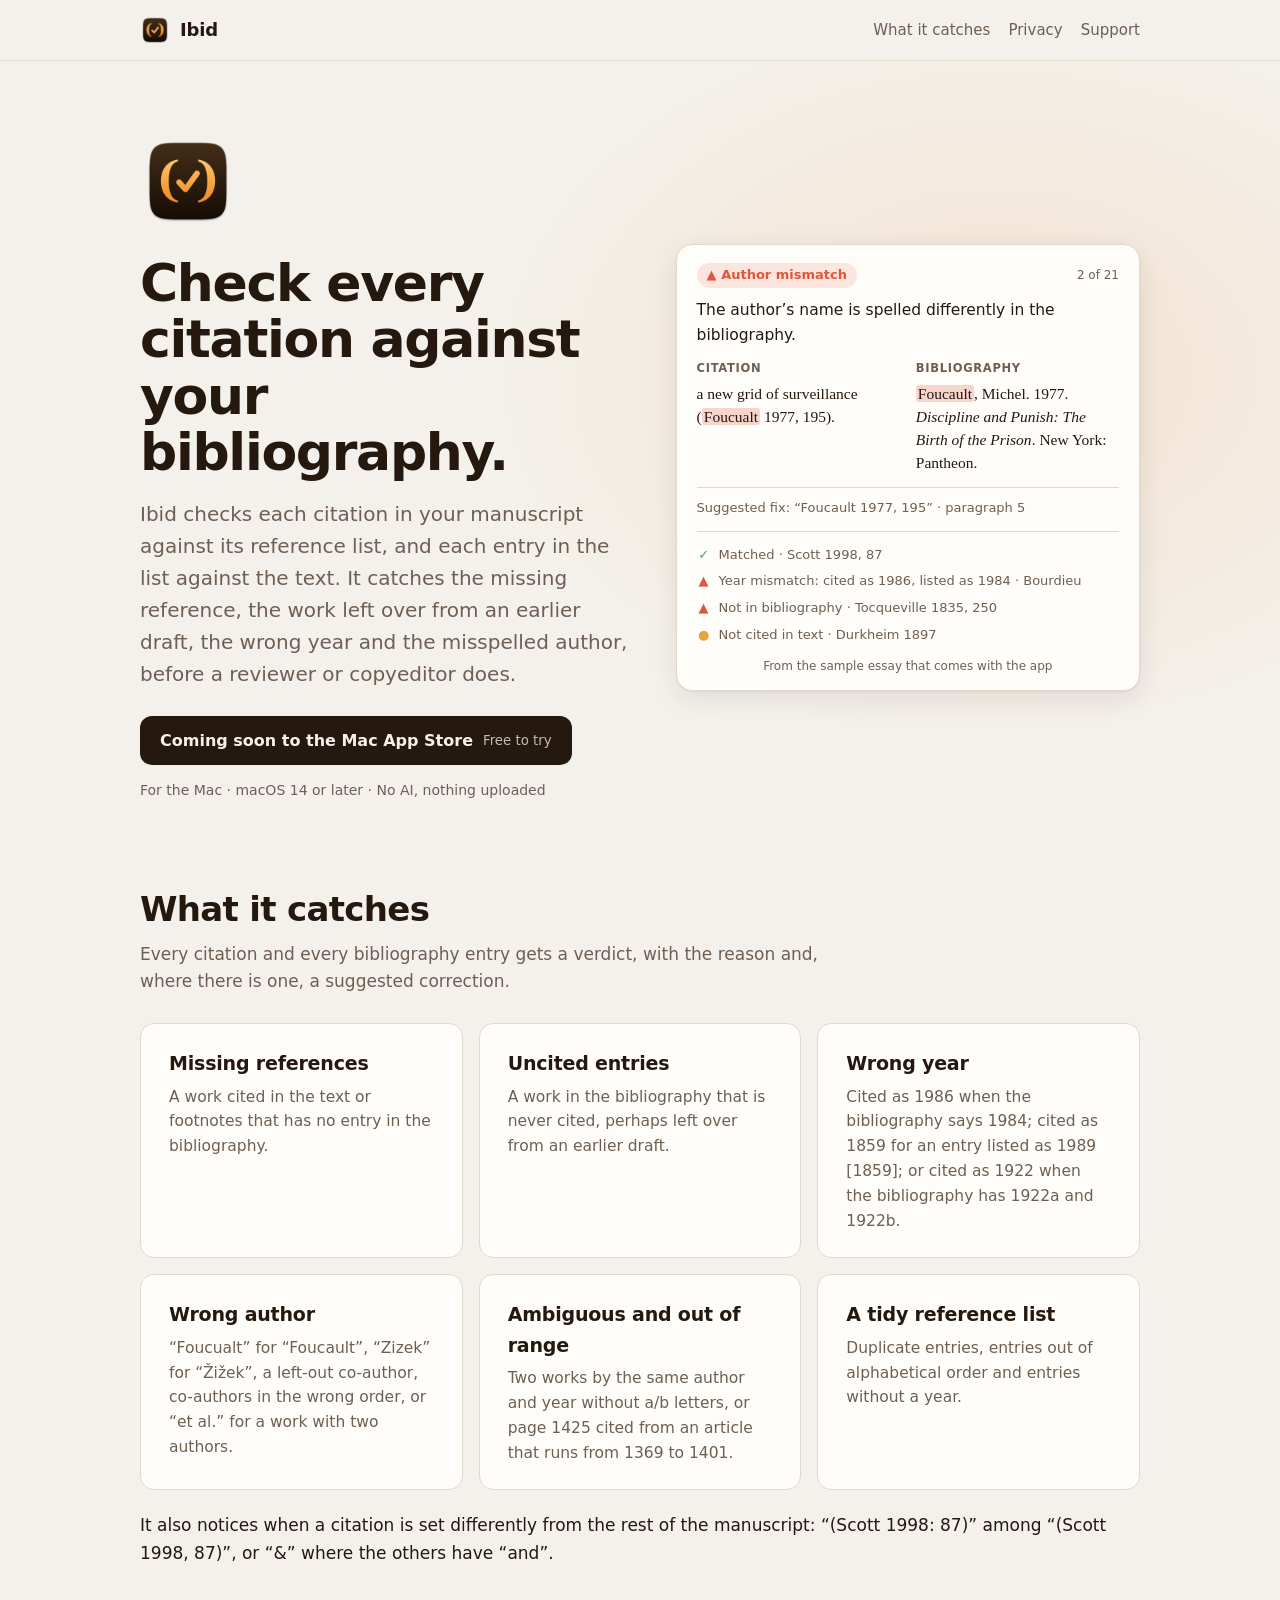
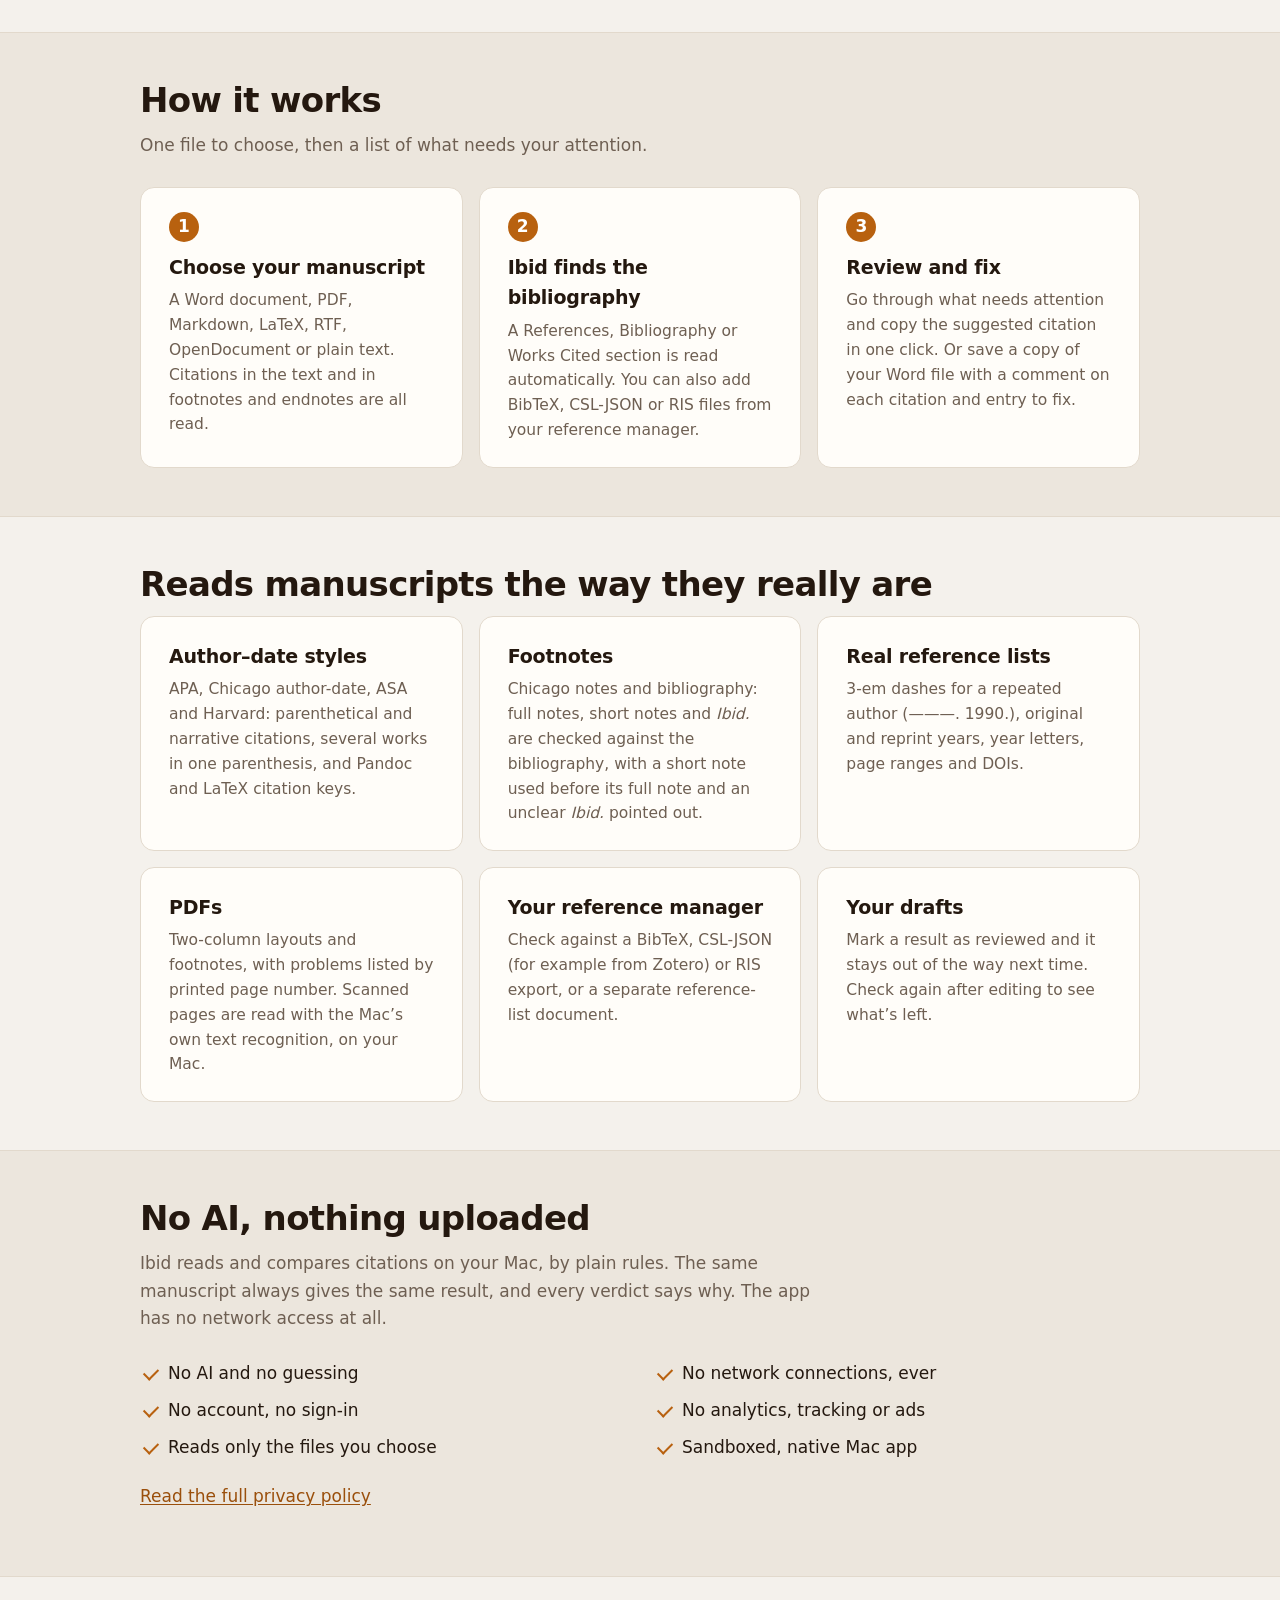
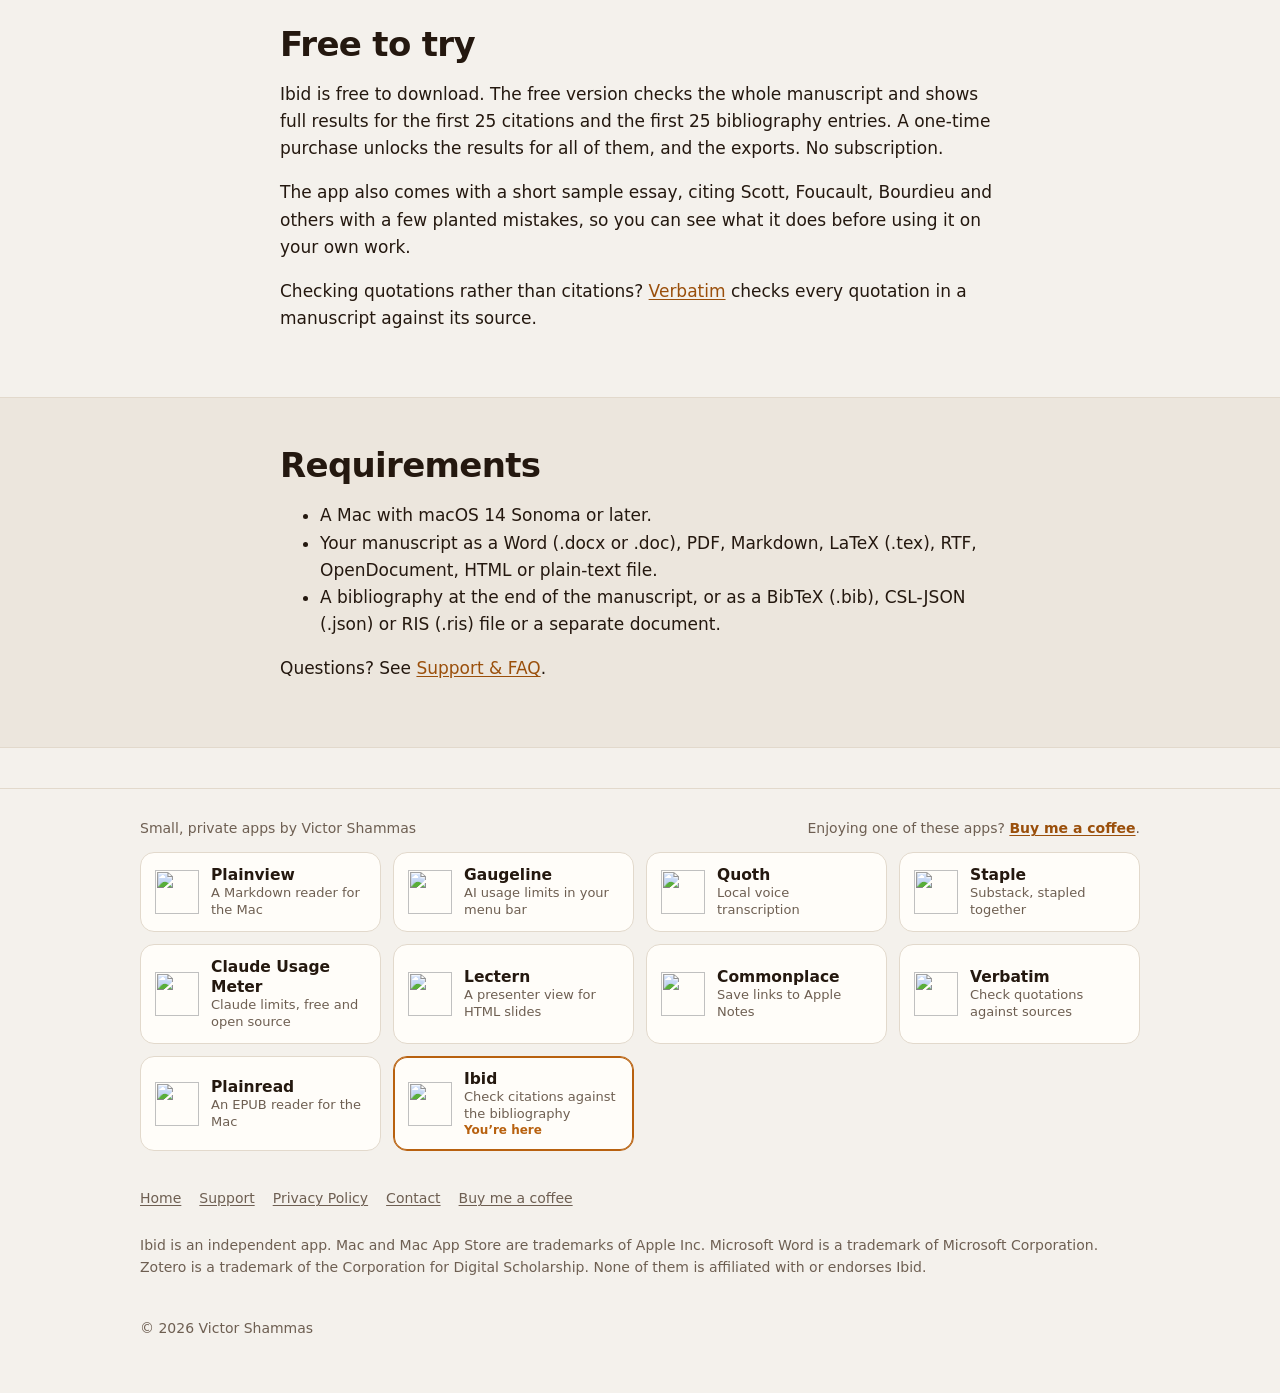
==== index.html @ 475229d0 "Ibid website: marketing, support and privacy pages Co-Authored-By: Claude Opus 5.5 <noreply@anthropi" ====
<!doctype html>
<html lang="en">
<head>
<meta charset="utf-8">
<meta name="viewport" content="width=device-width, initial-scale=1">
<title>Ibid: check every citation against your bibliography</title>
<meta name="description" content="Ibid is a Mac app that checks every citation in your manuscript against its bibliography, and every bibliography entry against the text: missing references, uncited works, wrong years, misspelled authors and pages outside an article’s range. No AI, nothing uploaded.">
<meta name="color-scheme" content="light dark">
<meta property="og:title" content="Ibid">
<meta property="og:description" content="Check every citation in your manuscript against your bibliography, and every entry against the text. No AI, nothing uploaded.">
<meta property="og:image" content="https://victorshammas.com/ibid/icon.png">
<link rel="icon" type="image/png" href="favicon.png">
<link rel="apple-touch-icon" href="apple-touch-icon.png">
<link rel="stylesheet" href="style.css">
</head>
<body>
<header class="site-header">
  <div class="wrap">
    <a class="brand" href="./"><img src="icon.png" alt="" width="30" height="30">Ibid</a>
    <nav class="nav" aria-label="Main">
      <a href="#catches" class="hide-sm">What it catches</a>
      <a href="#privacy" class="hide-sm">Privacy</a>
      <a href="support.html">Support</a>
    </nav>
  </div>
</header>

<main>
  <section class="hero">
    <div class="wrap">
      <div>
        <img class="hero-icon" src="icon.png" alt="Ibid app icon" width="96" height="96">
        <h1>Check every citation against your bibliography.</h1>
        <p class="lede">Ibid checks each citation in your manuscript against its reference list, and each entry in the list against the text. It catches the missing reference, the work left over from an earlier draft, the wrong year and the misspelled author, before a reviewer or copyeditor does.</p>
        <div class="cta-row">
          <!-- At launch, replace with: <a class="btn" href="https://apps.apple.com/app/idPLACEHOLDER">Download on the Mac App Store <small>Free to try</small></a> (see README.md). -->
          <span class="btn" aria-disabled="true">Coming soon to the Mac App Store <small>Free to try</small></span>
          <span class="fineprint">For the Mac · macOS 14 or later · No AI, nothing uploaded</span>
        </div>
      </div>

      <figure class="compare" role="img" aria-label="Illustration of Ibid comparing a citation with its bibliography entry">
        <div class="head"><span class="pill bad">▲ Author mismatch</span><span class="count">2 of 21</span></div>
        <p class="sum">The author’s name is spelled differently in the bibliography.</p>
        <div class="cols">
          <div><h4>Citation</h4><p>a new grid of surveillance (<mark>Foucualt</mark> 1977, 195).</p></div>
          <div><h4>Bibliography</h4><p><mark>Foucault</mark>, Michel. 1977. <em>Discipline and Punish: The Birth of the Prison</em>. New York: Pantheon.</p></div>
        </div>
        <p class="src">Suggested fix: “Foucault 1977, 195” · paragraph 5</p>
        <ul class="list">
          <li><b class="ok">✓</b> Matched · Scott 1998, 87</li>
          <li><b class="badc">▲</b> Year mismatch: cited as 1986, listed as 1984 · Bourdieu</li>
          <li><b class="badc">▲</b> Not in bibliography · Tocqueville 1835, 250</li>
          <li><b class="warn">●</b> Not cited in text · Durkheim 1897</li>
        </ul>
        <p class="demo">From the sample essay that comes with the app</p>
      </figure>
    </div>
  </section>

  <section id="catches">
    <div class="wrap">
      <h2>What it catches</h2>
      <p class="section-lede">Every citation and every bibliography entry gets a verdict, with the reason and, where there is one, a suggested correction.</p>
      <div class="grid">
        <div class="card"><h3>Missing references</h3><p>A work cited in the text or footnotes that has no entry in the bibliography.</p></div>
        <div class="card"><h3>Uncited entries</h3><p>A work in the bibliography that is never cited, perhaps left over from an earlier draft.</p></div>
        <div class="card"><h3>Wrong year</h3><p>Cited as 1986 when the bibliography says 1984; cited as 1859 for an entry listed as 1989 [1859]; or cited as 1922 when the bibliography has 1922a and 1922b.</p></div>
        <div class="card"><h3>Wrong author</h3><p>“Foucualt” for “Foucault”, “Zizek” for “Žižek”, a left-out co-author, co-authors in the wrong order, or “et al.” for a work with two authors.</p></div>
        <div class="card"><h3>Ambiguous and out of range</h3><p>Two works by the same author and year without a/b letters, or page 1425 cited from an article that runs from 1369 to 1401.</p></div>
        <div class="card"><h3>A tidy reference list</h3><p>Duplicate entries, entries out of alphabetical order and entries without a year.</p></div>
      </div>
      <p style="margin-top:22px">It also notices when a citation is set differently from the rest of the manuscript: “(Scott 1998: 87)” among “(Scott 1998, 87)”, or “&amp;” where the others have “and”.</p>
    </div>
  </section>

  <section class="band" id="how">
    <div class="wrap">
      <h2>How it works</h2>
      <p class="section-lede">One file to choose, then a list of what needs your attention.</p>
      <div class="steps">
        <div class="card"><h3>Choose your manuscript</h3><p>A Word document, PDF, Markdown, LaTeX, RTF, OpenDocument or plain text. Citations in the text and in footnotes and endnotes are all read.</p></div>
        <div class="card"><h3>Ibid finds the bibliography</h3><p>A References, Bibliography or Works Cited section is read automatically. You can also add BibTeX, CSL-JSON or RIS files from your reference manager.</p></div>
        <div class="card"><h3>Review and fix</h3><p>Go through what needs attention and copy the suggested citation in one click. Or save a copy of your Word file with a comment on each citation and entry to fix.</p></div>
      </div>
    </div>
  </section>

  <section id="reads">
    <div class="wrap">
      <h2>Reads manuscripts the way they really are</h2>
      <div class="grid">
        <div class="card"><h3>Author–date styles</h3><p>APA, Chicago author-date, ASA and Harvard: parenthetical and narrative citations, several works in one parenthesis, and Pandoc and LaTeX citation keys.</p></div>
        <div class="card"><h3>Footnotes</h3><p>Chicago notes and bibliography: full notes, short notes and <em>Ibid.</em> are checked against the bibliography, with a short note used before its full note and an unclear <em>Ibid.</em> pointed out.</p></div>
        <div class="card"><h3>Real reference lists</h3><p>3-em dashes for a repeated author (———. 1990.), original and reprint years, year letters, page ranges and DOIs.</p></div>
        <div class="card"><h3>PDFs</h3><p>Two-column layouts and footnotes, with problems listed by printed page number. Scanned pages are read with the Mac’s own text recognition, on your Mac.</p></div>
        <div class="card"><h3>Your reference manager</h3><p>Check against a BibTeX, CSL-JSON (for example from Zotero) or RIS export, or a separate reference-list document.</p></div>
        <div class="card"><h3>Your drafts</h3><p>Mark a result as reviewed and it stays out of the way next time. Check again after editing to see what’s left.</p></div>
      </div>
    </div>
  </section>

  <section class="band" id="privacy">
    <div class="wrap">
      <h2>No AI, nothing uploaded</h2>
      <p class="section-lede">Ibid reads and compares citations on your Mac, by plain rules. The same manuscript always gives the same result, and every verdict says why. The app has no network access at all.</p>
      <ul class="checks">
        <li>No AI and no guessing</li>
        <li>No network connections, ever</li>
        <li>No account, no sign-in</li>
        <li>No analytics, tracking or ads</li>
        <li>Reads only the files you choose</li>
        <li>Sandboxed, native Mac app</li>
      </ul>
      <p style="margin-top:22px"><a href="privacy.html">Read the full privacy policy</a></p>
    </div>
  </section>

  <section>
    <div class="wrap narrow">
      <h2>Free to try</h2>
      <p>Ibid is free to download. The free version checks the whole manuscript and shows full results for the first 25 citations and the first 25 bibliography entries. A one-time purchase unlocks the results for all of them, and the exports. No subscription.</p>
      <p>The app also comes with a short sample essay, citing Scott, Foucault, Bourdieu and others with a few planted mistakes, so you can see what it does before using it on your own work.</p>
      <p>Checking quotations rather than citations? <a href="https://victorshammas.com/verbatim/">Verbatim</a> checks every quotation in a manuscript against its source.</p>
    </div>
  </section>

  <section class="band">
    <div class="wrap narrow">
      <h2>Requirements</h2>
      <ul>
        <li>A Mac with macOS 14 Sonoma or later.</li>
        <li>Your manuscript as a Word (.docx or .doc), PDF, Markdown, LaTeX (.tex), RTF, OpenDocument, HTML or plain-text file.</li>
        <li>A bibliography at the end of the manuscript, or as a BibTeX (.bib), CSL-JSON (.json) or RIS (.ris) file or a separate document.</li>
      </ul>
      <p>Questions? See <a href="support.html">Support &amp; FAQ</a>.</p>
    </div>
  </section>
</main>

<section class="app-bar" aria-label="Apps by Victor Shammas">
  <div class="wrap">
    <div class="app-bar-head">
      <p class="app-bar-title"><a href="https://victorshammas.com/apps/">Small, private apps by Victor Shammas</a></p>
      <p class="app-bar-coffee">Enjoying one of these apps? <a href="https://buymeacoffee.com/victorshammas">Buy me a coffee</a>.</p>
    </div>
    <div class="app-tiles">
      <a class="app-tile" href="https://victorshammas.com/plainview/"><img src="https://victorshammas.com/plainview/icon.png" alt="" width="44" height="44"><span><strong>Plainview</strong><small>A Markdown reader for the Mac</small></span></a>
      <a class="app-tile" href="https://victorshammas.com/gaugeline/"><img src="https://victorshammas.com/gaugeline/icon.png" alt="" width="44" height="44"><span><strong>Gaugeline</strong><small>AI usage limits in your menu bar</small></span></a>
      <a class="app-tile" href="https://victorshammas.com/quoth/"><img src="https://victorshammas.com/quoth/icon.png" alt="" width="44" height="44"><span><strong>Quoth</strong><small>Local voice transcription</small></span></a>
      <a class="app-tile" href="https://victorshammas.com/staple/"><img src="https://victorshammas.com/staple/icon.png" alt="" width="44" height="44"><span><strong>Staple</strong><small>Substack, stapled together</small></span></a>
      <a class="app-tile" href="https://victorshammas.com/claude-usage-meter/"><img src="https://victorshammas.com/claude-usage-meter/icon.png" alt="" width="44" height="44"><span><strong>Claude Usage Meter</strong><small>Claude limits, free and open source</small></span></a>
      <a class="app-tile" href="https://victorshammas.com/lectern/"><img src="https://victorshammas.com/lectern/icon.png" alt="" width="44" height="44"><span><strong>Lectern</strong><small>A presenter view for HTML slides</small></span></a>
      <a class="app-tile" href="https://victorshammas.com/commonplace/"><img src="https://victorshammas.com/commonplace/icon.png" alt="" width="44" height="44"><span><strong>Commonplace</strong><small>Save links to Apple Notes</small></span></a>
      <a class="app-tile" href="https://victorshammas.com/verbatim/"><img src="https://victorshammas.com/verbatim/icon.png" alt="" width="44" height="44"><span><strong>Verbatim</strong><small>Check quotations against sources</small></span></a>
      <a class="app-tile" href="https://victorshammas.com/plainread/"><img src="https://victorshammas.com/plainread/icon.png" alt="" width="44" height="44"><span><strong>Plainread</strong><small>An EPUB reader for the Mac</small></span></a>
      <a class="app-tile current" aria-current="page" href="https://victorshammas.com/ibid/"><img src="https://victorshammas.com/ibid/icon.png" alt="" width="44" height="44"><span><strong>Ibid</strong><small>Check citations against the bibliography</small><em>You’re here</em></span></a>
    </div>
  </div>
</section>

<footer>
  <div class="wrap">
    <nav aria-label="Footer"><a href="./">Home</a><a href="support.html">Support</a><a href="privacy.html">Privacy Policy</a><a href="mailto:contact+ibid@victorshammas.com">Contact</a><a href="https://buymeacoffee.com/victorshammas">Buy me a coffee</a></nav>
    <p>Ibid is an independent app. Mac and Mac App Store are trademarks of Apple Inc. Microsoft Word is a trademark of Microsoft Corporation. Zotero is a trademark of the Corporation for Digital Scholarship. None of them is affiliated with or endorses Ibid.</p>
    <p>© 2026 Victor Shammas</p>
  </div>
</footer>
</body>
</html>
---- style.css ----
/* Ibid site: one stylesheet, no external fonts, scripts or trackers.
   Shared with Plainview, Gaugeline, Quoth, Lectern, Commonplace, Verbatim and Plainread (victorshammas.com);
   only the hero figure differs. */
:root {
  /* Brand palette, matching the app icon: espresso (#46321F → #1C140E), amber (#FFC56A → #EE8A25). Same as Plainread's. */
  --bg: #f4f1ec;
  --surface: #fffdf9;
  --surface-2: #ece6dd;
  --text: #24180f;
  --muted: #6e5f52;
  --line: #e2d9cc;
  --accent: #b8610f;
  --accent-ink: #ffffff;
  --link: #9a4f0b;
  --glow: rgba(238, 138, 37, .14);
  --ok: #3fa66b;
  --warn: #e8a33a;
  --bad: #e0563a;
  --track: #e7dfd3;
  --code-bg: #ede6dc;
  --shadow: 0 1px 2px rgba(36, 24, 15, .06), 0 8px 28px rgba(36, 24, 15, .09);
  --radius: 14px;
  color-scheme: light dark;
}
@media (prefers-color-scheme: dark) {
  :root {
    --bg: #1c140e;
    --surface: #2a1f16;
    --surface-2: #241a12;
    --text: #f6ebdd;
    --muted: #bca892;
    --line: #46321f;
    --accent: #ffb457;
    --accent-ink: #1c140e;
    --link: #ffc56a;
    --glow: rgba(255, 197, 106, .12);
    --track: #46321f;
    --code-bg: #33261b;
    --shadow: 0 1px 2px rgba(0, 0, 0, .35), 0 10px 30px rgba(0, 0, 0, .4);
  }
}

* { box-sizing: border-box; }
html { -webkit-text-size-adjust: 100%; }
body {
  margin: 0;
  background: var(--bg);
  color: var(--text);
  font: 17px/1.6 -apple-system, BlinkMacSystemFont, "SF Pro Text", "Segoe UI", system-ui, sans-serif;
  -webkit-font-smoothing: antialiased;
}
a { color: var(--link); text-underline-offset: 2px; }
a:hover { text-decoration-thickness: 2px; }
img { max-width: 100%; height: auto; }
code, kbd {
  font: .9em/1.4 ui-monospace, "SF Mono", Menlo, monospace;
  background: var(--code-bg);
  border-radius: 6px;
  padding: .12em .4em;
  overflow-wrap: anywhere;
}
pre {
  background: var(--code-bg);
  border-radius: 10px;
  padding: 14px 16px;
  overflow-x: auto;
  font: 14px/1.5 ui-monospace, "SF Mono", Menlo, monospace;
}
pre code { background: none; padding: 0; }

.wrap { max-width: 1040px; margin: 0 auto; padding: 0 20px; }
.narrow { max-width: 760px; }

/* Header */
.site-header { border-bottom: 1px solid var(--line); background: color-mix(in srgb, var(--bg) 88%, transparent); position: sticky; top: 0; backdrop-filter: saturate(160%) blur(12px); -webkit-backdrop-filter: saturate(160%) blur(12px); z-index: 10; }
.site-header .wrap { display: flex; align-items: center; justify-content: space-between; gap: 16px; height: 60px; }
.brand { display: flex; align-items: center; gap: 10px; font-weight: 700; font-size: 18px; color: var(--text); text-decoration: none; letter-spacing: -.01em; }
.brand img { width: 30px; height: 30px; }
.nav { display: flex; gap: 18px; font-size: 15px; }
.nav a { color: var(--muted); text-decoration: none; }
.nav a:hover, .nav a[aria-current="page"] { color: var(--text); }

/* Hero */
.hero { padding: 72px 0 40px; background: radial-gradient(60% 70% at 78% 40%, var(--glow), transparent 70%); }
.hero .wrap { display: grid; grid-template-columns: 1.05fr 1fr; gap: 48px; align-items: center; }
.hero-icon { width: 96px; height: 96px; margin-bottom: 18px; }
h1 { font-size: clamp(34px, 5vw, 52px); line-height: 1.08; letter-spacing: -.025em; margin: 0 0 18px; }
.lede { font-size: 20px; color: var(--muted); margin: 0 0 26px; max-width: 34em; }
.cta-row { display: flex; flex-wrap: wrap; align-items: center; gap: 14px 18px; }
.btn {
  display: inline-flex; align-items: center; gap: 10px;
  background: var(--text); color: var(--bg);
  padding: 12px 20px; border-radius: 12px;
  font-weight: 600; text-decoration: none; font-size: 16px;
}
.btn:hover { opacity: .9; }
.btn small { font-weight: 500; opacity: .75; }
.fineprint { color: var(--muted); font-size: 14px; }

/* Screenshot frame: a real 1280×800 screenshot in a plain window. */
.shot { margin: 0; background: var(--surface); border: 1px solid var(--line); border-radius: 12px; box-shadow: var(--shadow); overflow: hidden; }
.win-bar { display: flex; align-items: center; gap: 8px; height: 34px; padding: 0 14px; border-bottom: 1px solid var(--line); background: var(--surface-2); font-size: 13px; font-weight: 600; color: var(--muted); }
.win-bar i { width: 12px; height: 12px; border-radius: 50%; background: #ff5f57; }
.win-bar i:nth-child(2) { background: #febc2e; } .win-bar i:nth-child(3) { background: #28c840; margin-right: 8px; }
.shot img { display: block; width: 100%; height: auto; }
.shot-wide { max-width: 880px; margin: 32px auto 0; }

/* Sections */
section { padding: 48px 0; }
h2 { font-size: clamp(26px, 3.4vw, 34px); letter-spacing: -.02em; line-height: 1.15; margin: 0 0 12px; }
h3 { font-size: 19px; margin: 0 0 6px; letter-spacing: -.01em; }
.section-lede { color: var(--muted); margin: 0 0 28px; max-width: 40em; }
.grid { display: grid; grid-template-columns: repeat(3, 1fr); gap: 16px; }
.card { background: var(--surface); border: 1px solid var(--line); border-radius: var(--radius); padding: 24px 28px; }
.card p { margin: 0; color: var(--muted); font-size: 15.5px; }
.steps { counter-reset: s; display: grid; grid-template-columns: repeat(3, 1fr); gap: 16px; }
.steps .card::before { counter-increment: s; content: counter(s); display: inline-grid; place-items: center; width: 30px; height: 30px; border-radius: 50%; background: var(--accent); color: var(--accent-ink); font-weight: 700; margin-bottom: 10px; }
.band { background: var(--surface-2); border-block: 1px solid var(--line); }
.checks { list-style: none; padding: 0; margin: 0; display: grid; grid-template-columns: 1fr 1fr; gap: 10px 28px; }
.checks li { padding-left: 28px; position: relative; }
.checks li::before { content: ""; position: absolute; left: 4px; top: .45em; width: 12px; height: 7px; border-left: 2.5px solid var(--accent); border-bottom: 2.5px solid var(--accent); transform: rotate(-45deg); }

/* Docs pages */
.doc { padding: 48px 0 24px; }
.doc h1 { font-size: clamp(30px, 4.4vw, 42px); }
.doc h2 { font-size: 24px; margin-top: 40px; }
.doc h3 { margin-top: 26px; }
.doc p, .doc li { color: var(--text); }
.doc .meta-line { color: var(--muted); margin-top: -6px; }
.tldr { background: var(--surface); border: 1px solid var(--line); border-left: 4px solid var(--accent); border-radius: 10px; padding: 18px 28px; margin: 24px 0; }
.tldr ul { margin: 8px 0 0; padding-left: 20px; }
table { width: 100%; border-collapse: collapse; margin: 16px 0; font-size: 15.5px; display: block; overflow-x: auto; }
th, td { text-align: left; vertical-align: top; padding: 10px 12px; border-bottom: 1px solid var(--line); }
th { color: var(--muted); font-weight: 600; font-size: 14px; }
details { background: var(--surface); border: 1px solid var(--line); border-radius: 12px; padding: 6px 28px; margin: 12px 0; }
details[open] { padding-bottom: 18px; }
summary { cursor: pointer; font-weight: 600; padding: 14px 0; list-style-position: inside; }
summary::-webkit-details-marker { margin-right: 6px; }
details > :not(summary) { margin-left: 0; margin-right: 0; }
summary::marker { color: var(--muted); }
.toc { display: flex; flex-wrap: wrap; gap: 8px; margin: 18px 0 8px; padding: 0; list-style: none; }
.toc a { display: inline-block; padding: 6px 12px; border: 1px solid var(--line); border-radius: 999px; text-decoration: none; color: var(--text); font-size: 14.5px; background: var(--surface); }

/* Footer */
footer { border-top: 1px solid var(--line); margin-top: 40px; padding: 28px 0 40px; color: var(--muted); font-size: 14px; }
footer .wrap { display: grid; gap: 10px; }
footer nav { display: flex; flex-wrap: wrap; gap: 18px; }
footer a { color: var(--muted); }

@media (max-width: 820px) {
  details, .card, .tldr { padding-left: 20px; padding-right: 20px; }
  .hero { padding-top: 40px; }
  .hero .wrap, .grid, .steps { grid-template-columns: 1fr; }
  .hero .wrap { gap: 32px; }
  .checks { grid-template-columns: 1fr; }
  .nav { gap: 14px; }
}
@media (max-width: 600px) {
  .stack thead { display: none; }
  .stack, .stack tbody, .stack tr, .stack td { display: block; width: 100%; }
  .stack tr { border-bottom: 1px solid var(--line); padding: 8px 0; }
  .stack td { border: 0; padding: 4px 0; }
  .stack td:first-child { font-weight: 600; }
  .stack td:not(:first-child)::before { content: attr(data-label) ": "; color: var(--muted); font-weight: 600; }
}
@media (max-width: 420px) {
  .nav a.hide-sm { display: none; }
  body { font-size: 16px; }
  .lede { font-size: 18px; }
}

/* App bar: the family of apps, shared by every site (Plainview, Gaugeline, Quoth, Staple, Claude Usage Meter, Lectern, Commonplace). */
.app-bar { border-top: 1px solid var(--line); margin-top: 40px; padding: 28px 0 8px; }
.app-bar + footer { margin-top: 0; border-top: 0; }
.app-bar-title { color: var(--muted); font-size: 14px; margin: 0 0 12px; }
.app-bar-head { display: flex; flex-wrap: wrap; justify-content: space-between; align-items: baseline; gap: 4px 18px; margin: 0 0 12px; }
.app-bar-head p { margin: 0; color: var(--muted); font-size: 14px; }
.app-bar-title a { color: inherit; text-decoration: none; }
.app-bar-title a:hover { color: var(--text); text-decoration: underline; }
.app-bar-coffee a { color: var(--link); font-weight: 600; }
.app-tiles { display: grid; grid-template-columns: repeat(4, 1fr); gap: 12px; }
.app-tile { display: flex; align-items: center; gap: 12px; padding: 12px 14px; border: 1px solid var(--line); border-radius: var(--radius); background: var(--surface); color: var(--text); text-decoration: none; }
.app-tile:hover { border-color: var(--accent); }
.app-tile img { width: 44px; height: 44px; flex: none; }
.app-tile span { display: grid; line-height: 1.3; }
.app-tile strong { font-size: 15.5px; }
.app-tile small { color: var(--muted); font-size: 13px; }
.app-tile em { color: var(--accent); font-size: 12px; font-style: normal; font-weight: 600; }
.app-tile.current { box-shadow: inset 0 0 0 1px var(--accent); border-color: var(--accent); }
/* Seven apps: four across, then three; icon beside the text. */
@media (max-width: 1000px) { .app-tiles { grid-template-columns: repeat(3, 1fr); } }
@media (max-width: 760px) { .app-tiles { grid-template-columns: 1fr 1fr; } }
@media (max-width: 560px) { .app-tiles { grid-template-columns: 1fr; } }

/* Comparison mock (pure CSS, a citation and bibliography entry from the sample essay) */
.compare { margin: 0; background: var(--surface); border: 1px solid var(--line); border-radius: 16px; box-shadow: var(--shadow); padding: 18px 20px 14px; font-size: 14.5px; }
.compare .head { display: flex; align-items: center; gap: 8px; margin-bottom: 10px; }
.compare .pill { font-weight: 600; font-size: 13px; padding: 2px 10px; border-radius: 999px; }
.compare .pill.bad { color: var(--bad); background: color-mix(in srgb, var(--bad) 14%, transparent); }
.compare .pill.flag { color: var(--text); border: 1px solid var(--line); font-weight: 500; }
.compare .count { margin-left: auto; color: var(--muted); font-size: 12px; }
.compare .sum { margin: 0 0 12px; font-size: 15.5px; }
.compare .cols { display: grid; grid-template-columns: 1fr 1fr; gap: 16px; }
.compare h4 { margin: 0 0 4px; font-size: 11.5px; text-transform: uppercase; letter-spacing: .06em; color: var(--muted); }
.compare .cols p { margin: 0; font-family: "Iowan Old Style", Georgia, serif; font-size: 15.5px; line-height: 1.5; }
.compare mark { color: inherit; background: color-mix(in srgb, var(--bad) 24%, transparent); border-radius: 3px; padding: 0 2px; }
.compare .src { margin: 12px 0 0; padding-top: 10px; border-top: 1px solid var(--line); color: var(--muted); font-size: 13px; }
.compare .list { margin: 12px 0 0; padding: 10px 0 0; border-top: 1px solid var(--line); list-style: none; font-size: 13px; }
.compare .list li { display: flex; gap: 8px; padding: 3px 0; color: var(--muted); }
.compare .list b { width: 14px; text-align: center; }
.compare .ok { color: var(--ok); } .compare .warn { color: var(--warn); } .compare .badc { color: var(--bad); }
.compare .demo { margin: 8px 0 0; color: var(--muted); font-size: 12px; text-align: center; }
@media (max-width: 560px) { .compare .cols { grid-template-columns: 1fr; } }
.verdicts { display: grid; gap: 10px; margin: 18px 0 0; padding: 0; list-style: none; }
.verdicts li { background: var(--surface); border: 1px solid var(--line); border-radius: 12px; padding: 12px 14px; }
.verdicts strong { margin-right: 6px; }
.price { font-size: 1.15em; }
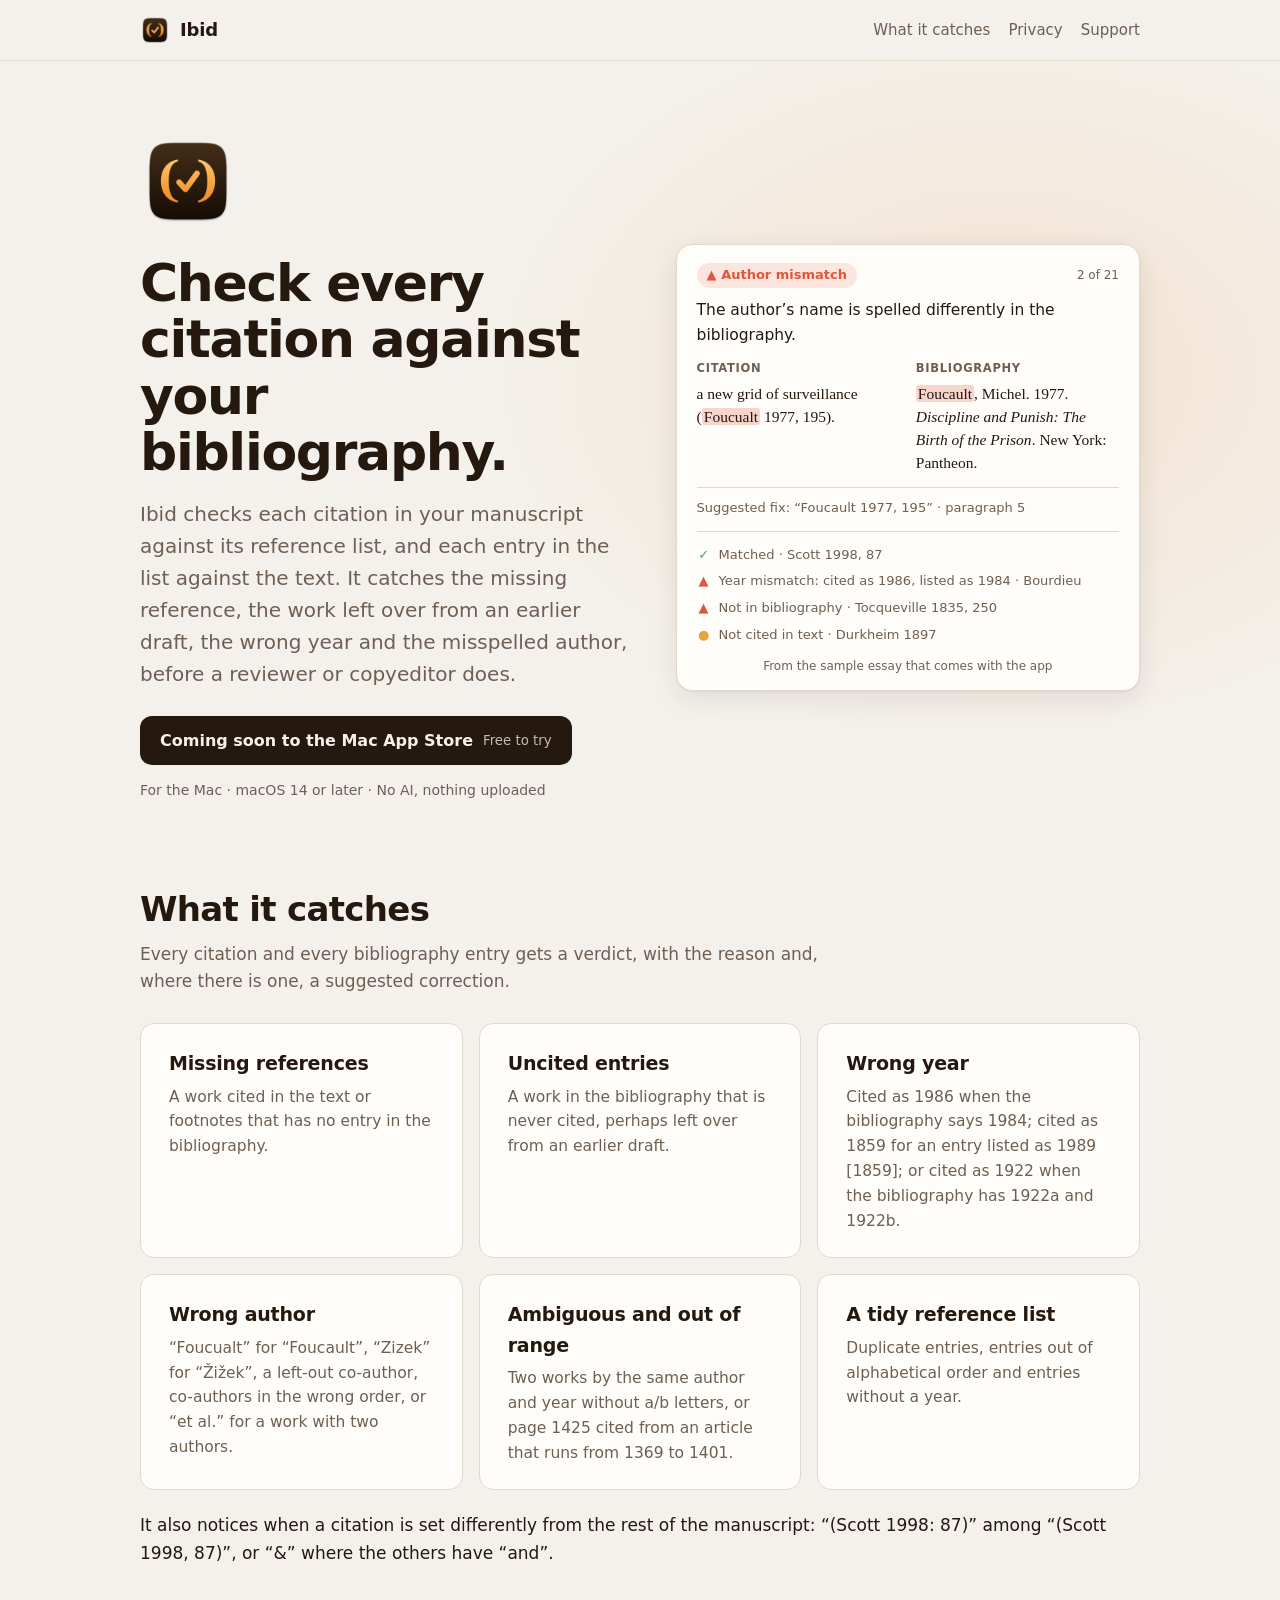
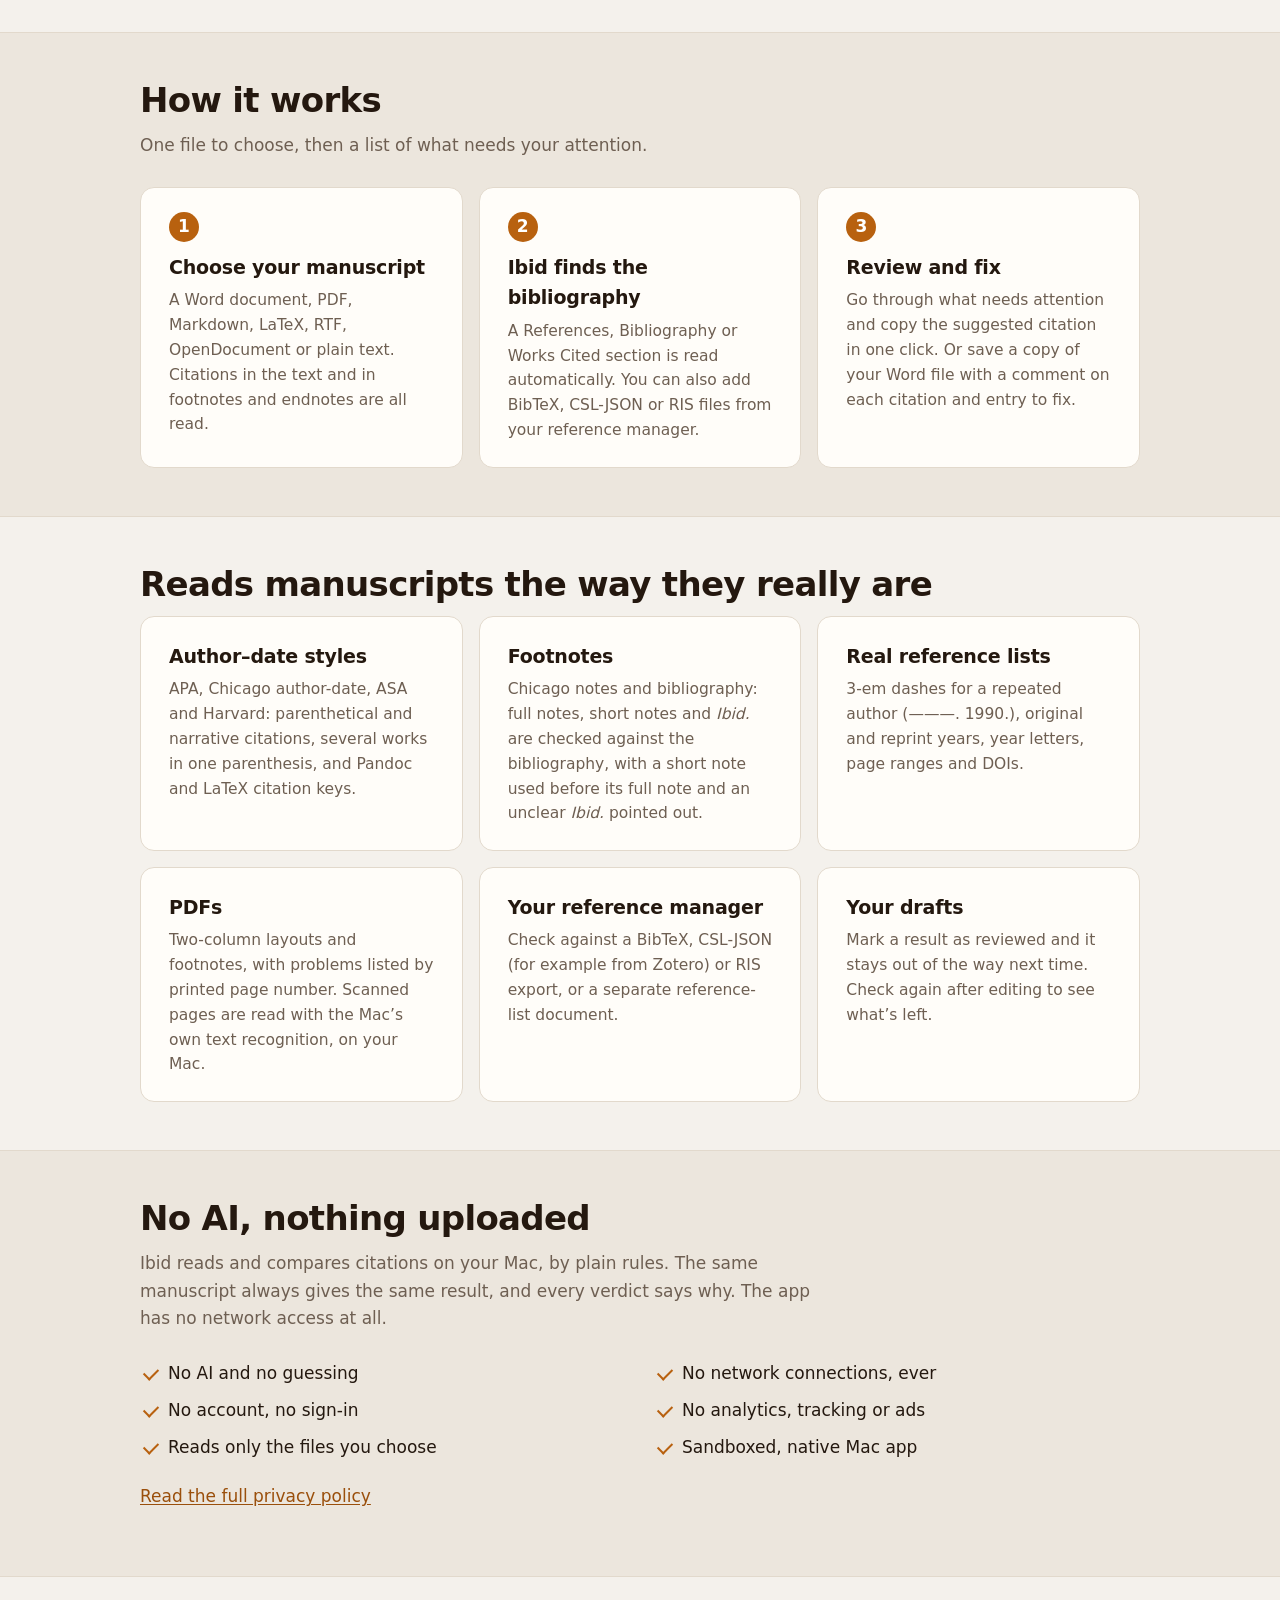
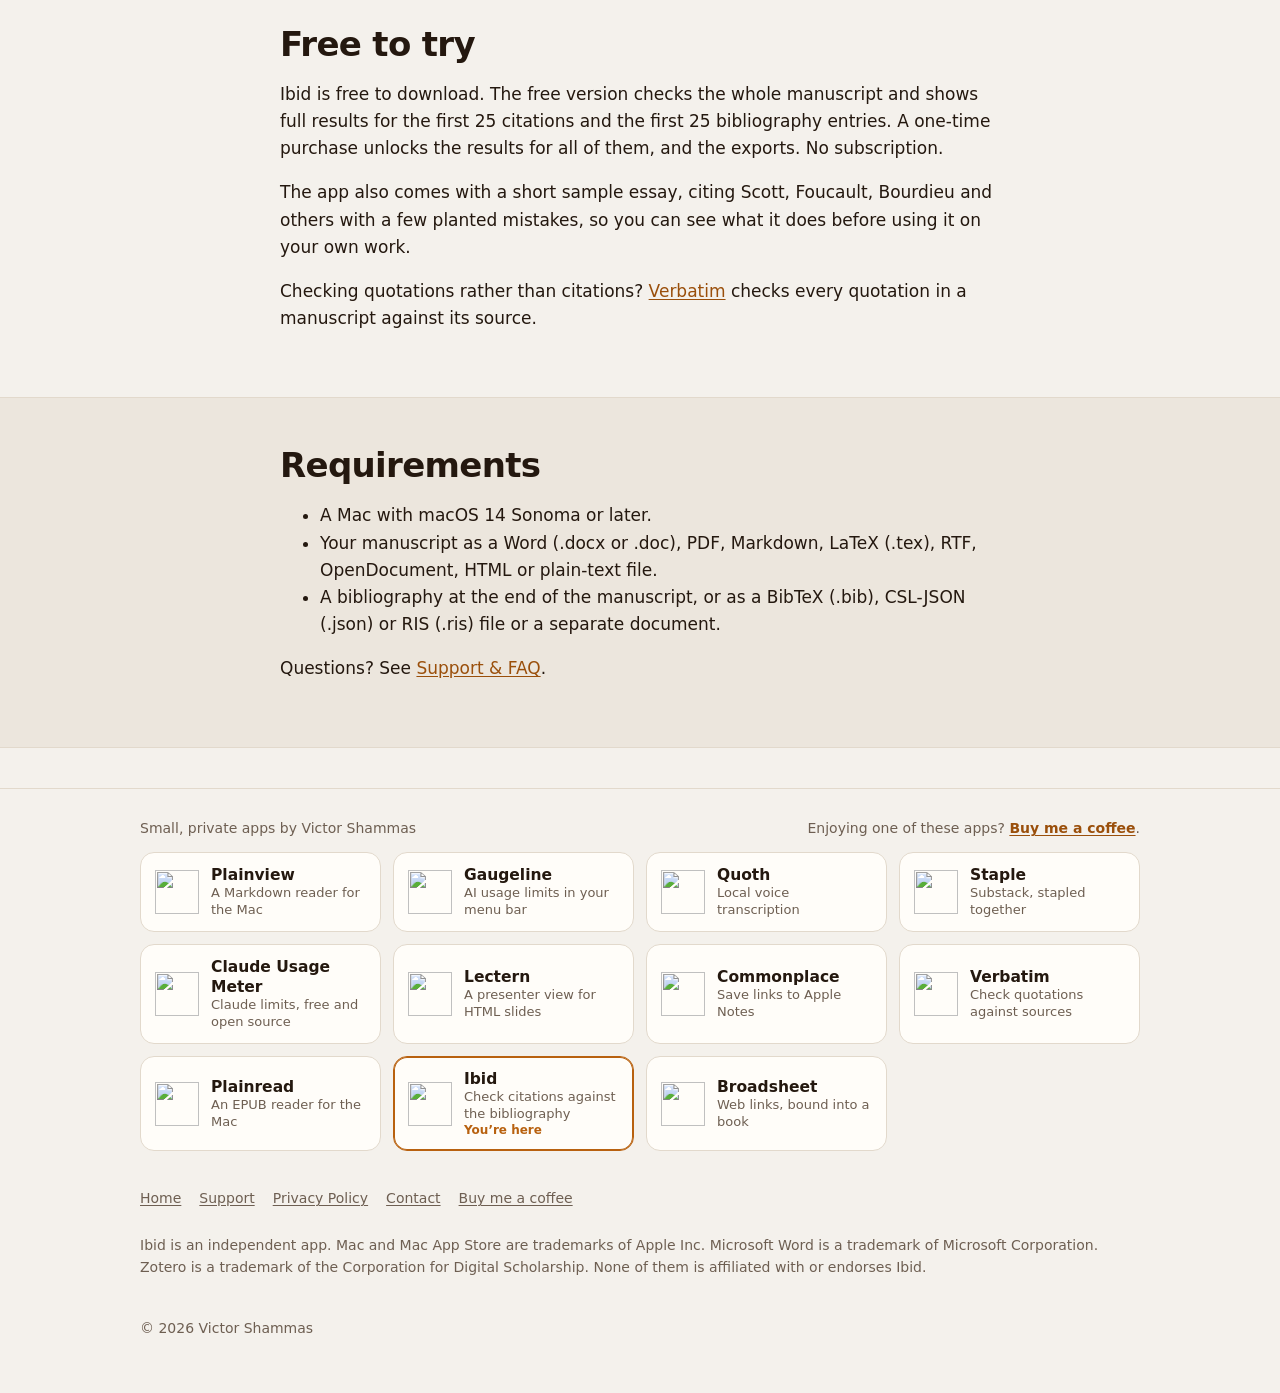
==== commit da3ae934: "App bar: add Broadsheet Co-Authored-By: Claude Opus 5.5 <noreply@anthropic.com> Claude-Session: http" ====
--- a/index.html
+++ b/index.html
@@ -155,6 +155,7 @@
       <a class="app-tile" href="https://victorshammas.com/verbatim/"><img src="https://victorshammas.com/verbatim/icon.png" alt="" width="44" height="44"><span><strong>Verbatim</strong><small>Check quotations against sources</small></span></a>
       <a class="app-tile" href="https://victorshammas.com/plainread/"><img src="https://victorshammas.com/plainread/icon.png" alt="" width="44" height="44"><span><strong>Plainread</strong><small>An EPUB reader for the Mac</small></span></a>
       <a class="app-tile current" aria-current="page" href="https://victorshammas.com/ibid/"><img src="https://victorshammas.com/ibid/icon.png" alt="" width="44" height="44"><span><strong>Ibid</strong><small>Check citations against the bibliography</small><em>You’re here</em></span></a>
+      <a class="app-tile" href="https://victorshammas.com/broadsheet/"><img src="https://victorshammas.com/broadsheet/icon.png" alt="" width="44" height="44"><span><strong>Broadsheet</strong><small>Web links, bound into a book</small></span></a>
     </div>
   </div>
 </section>
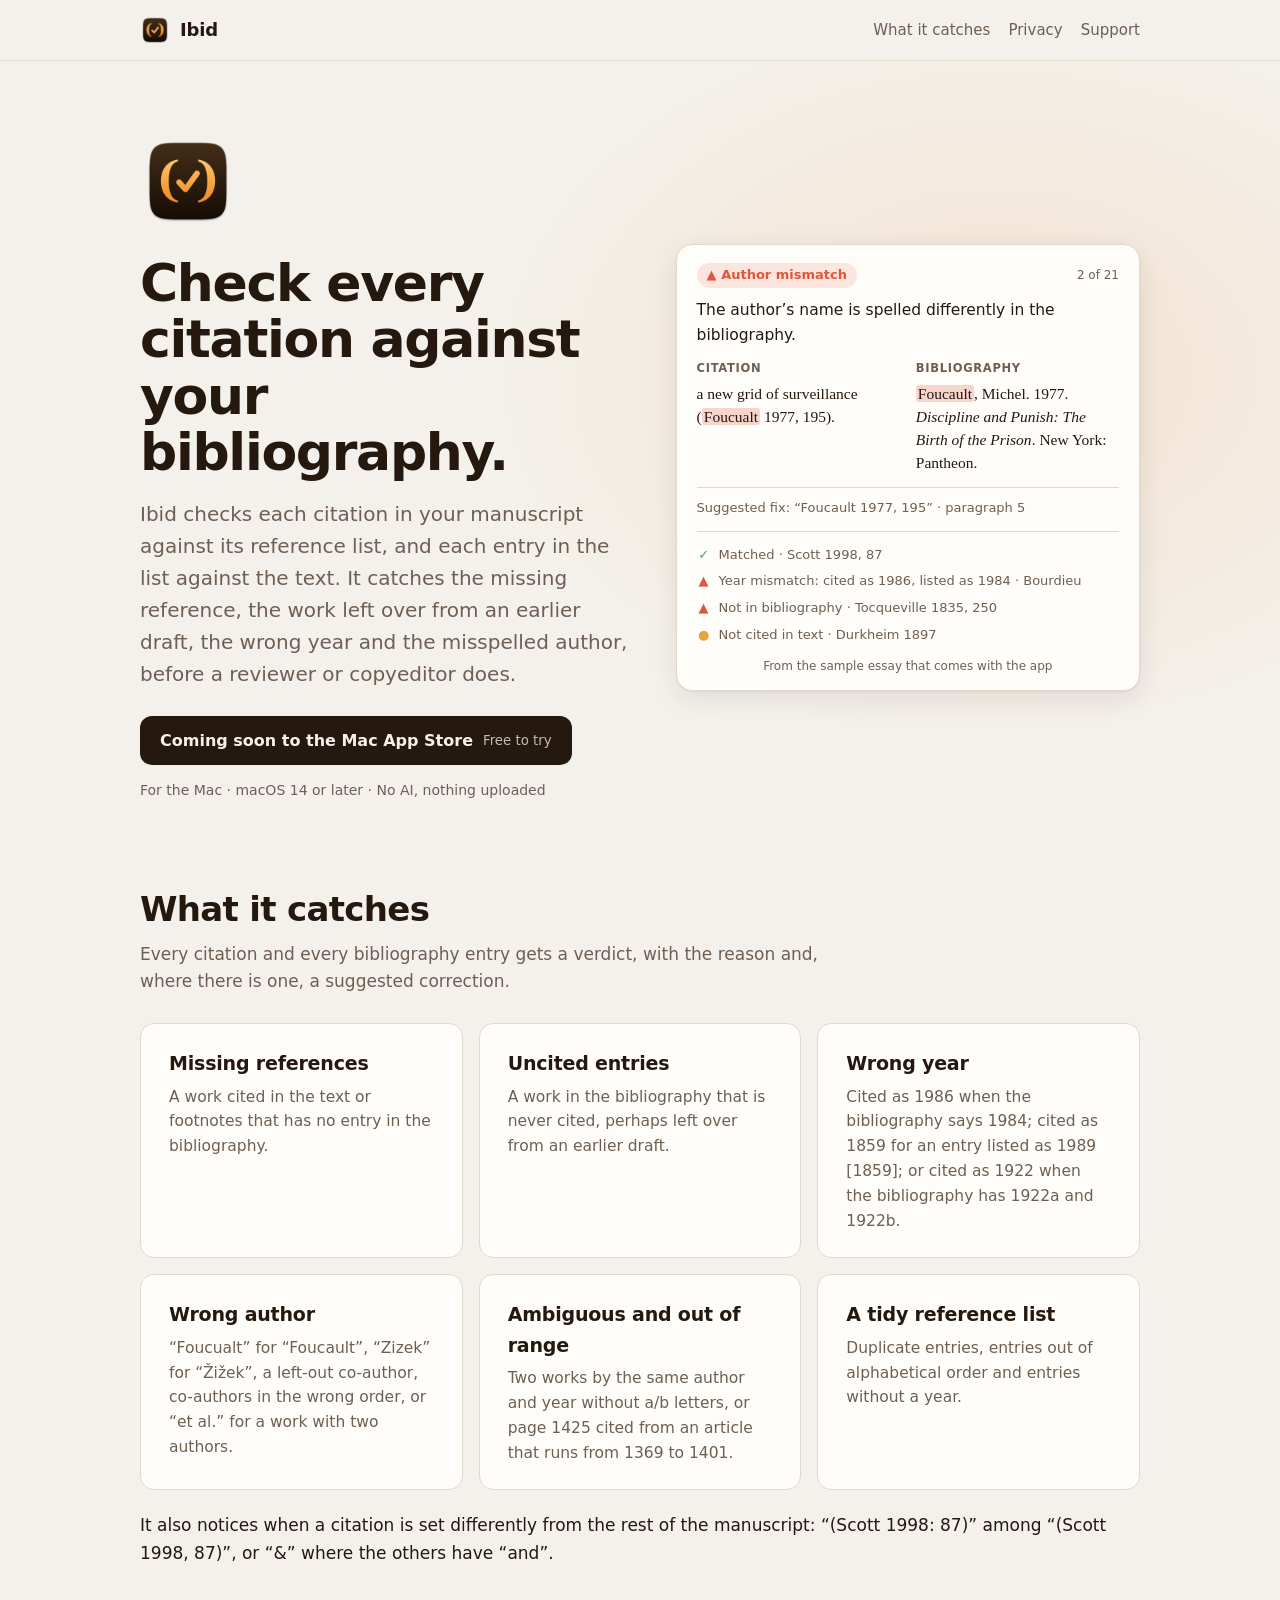
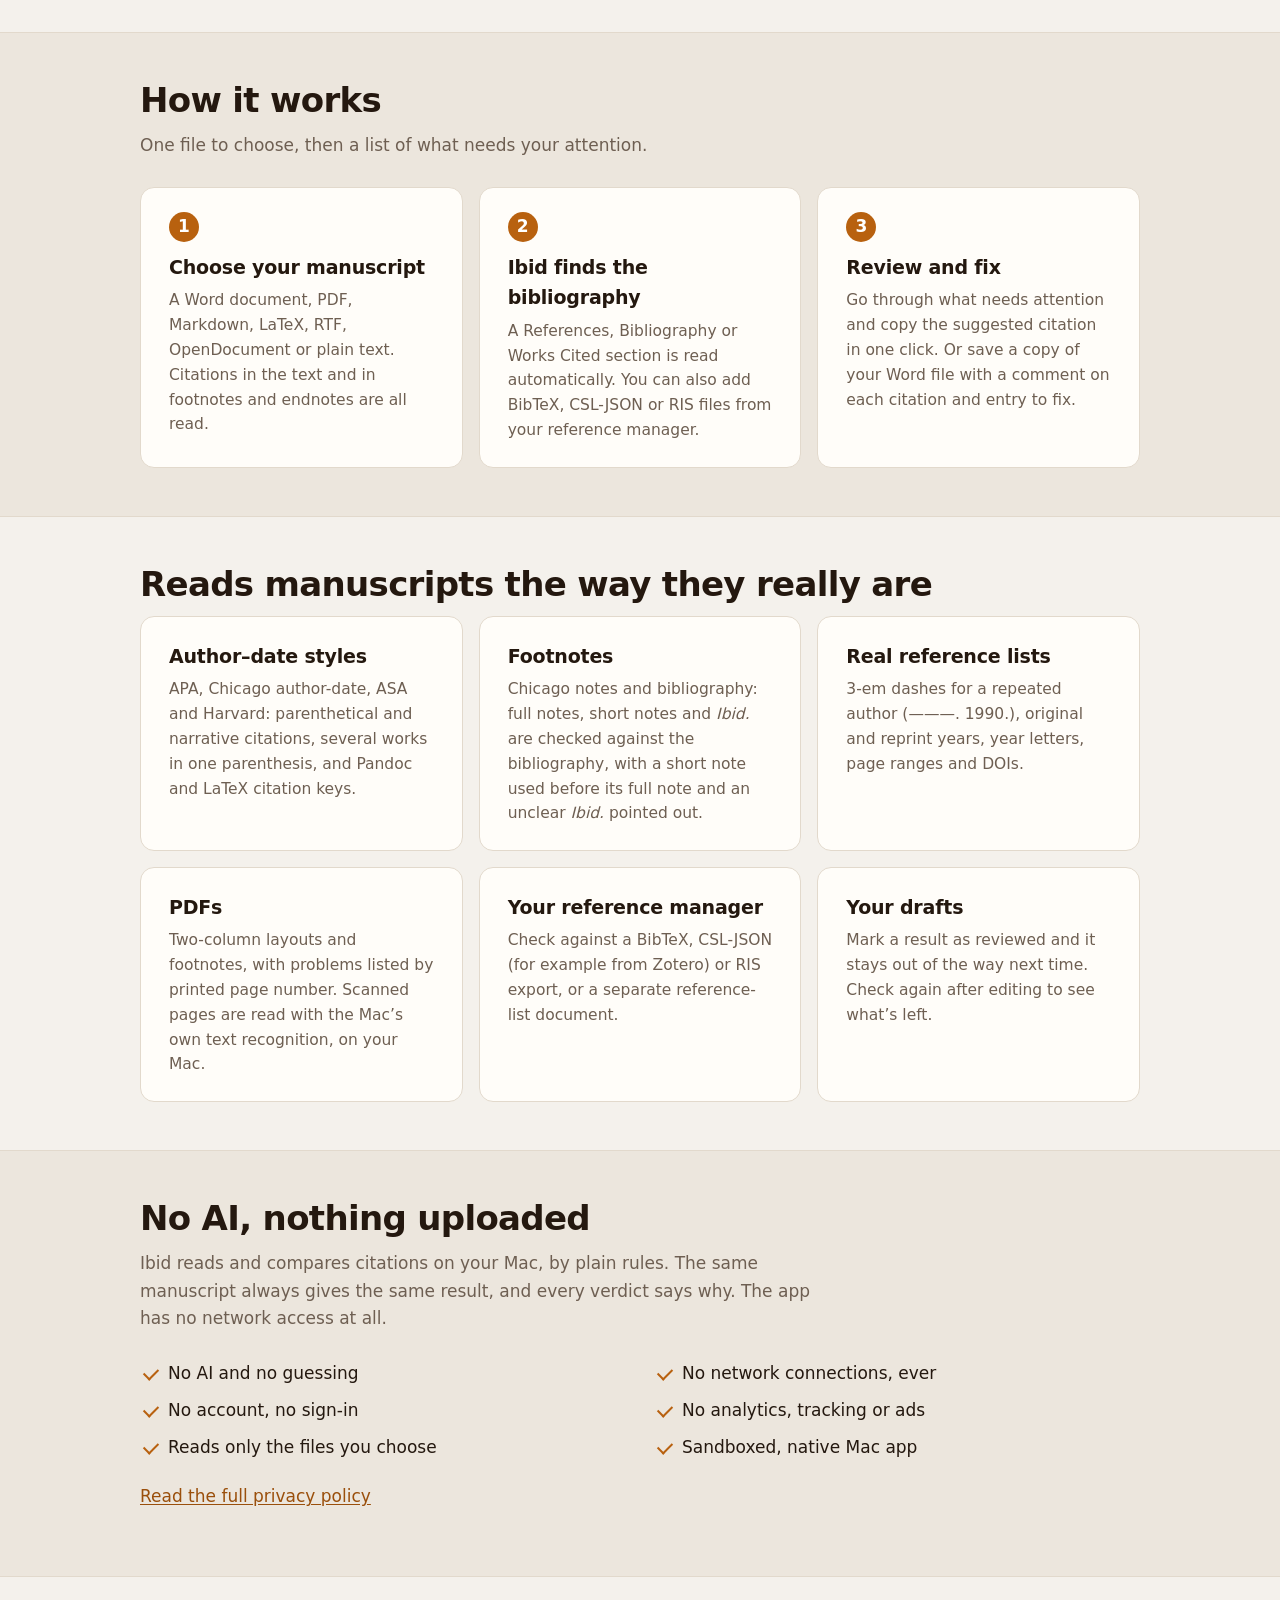
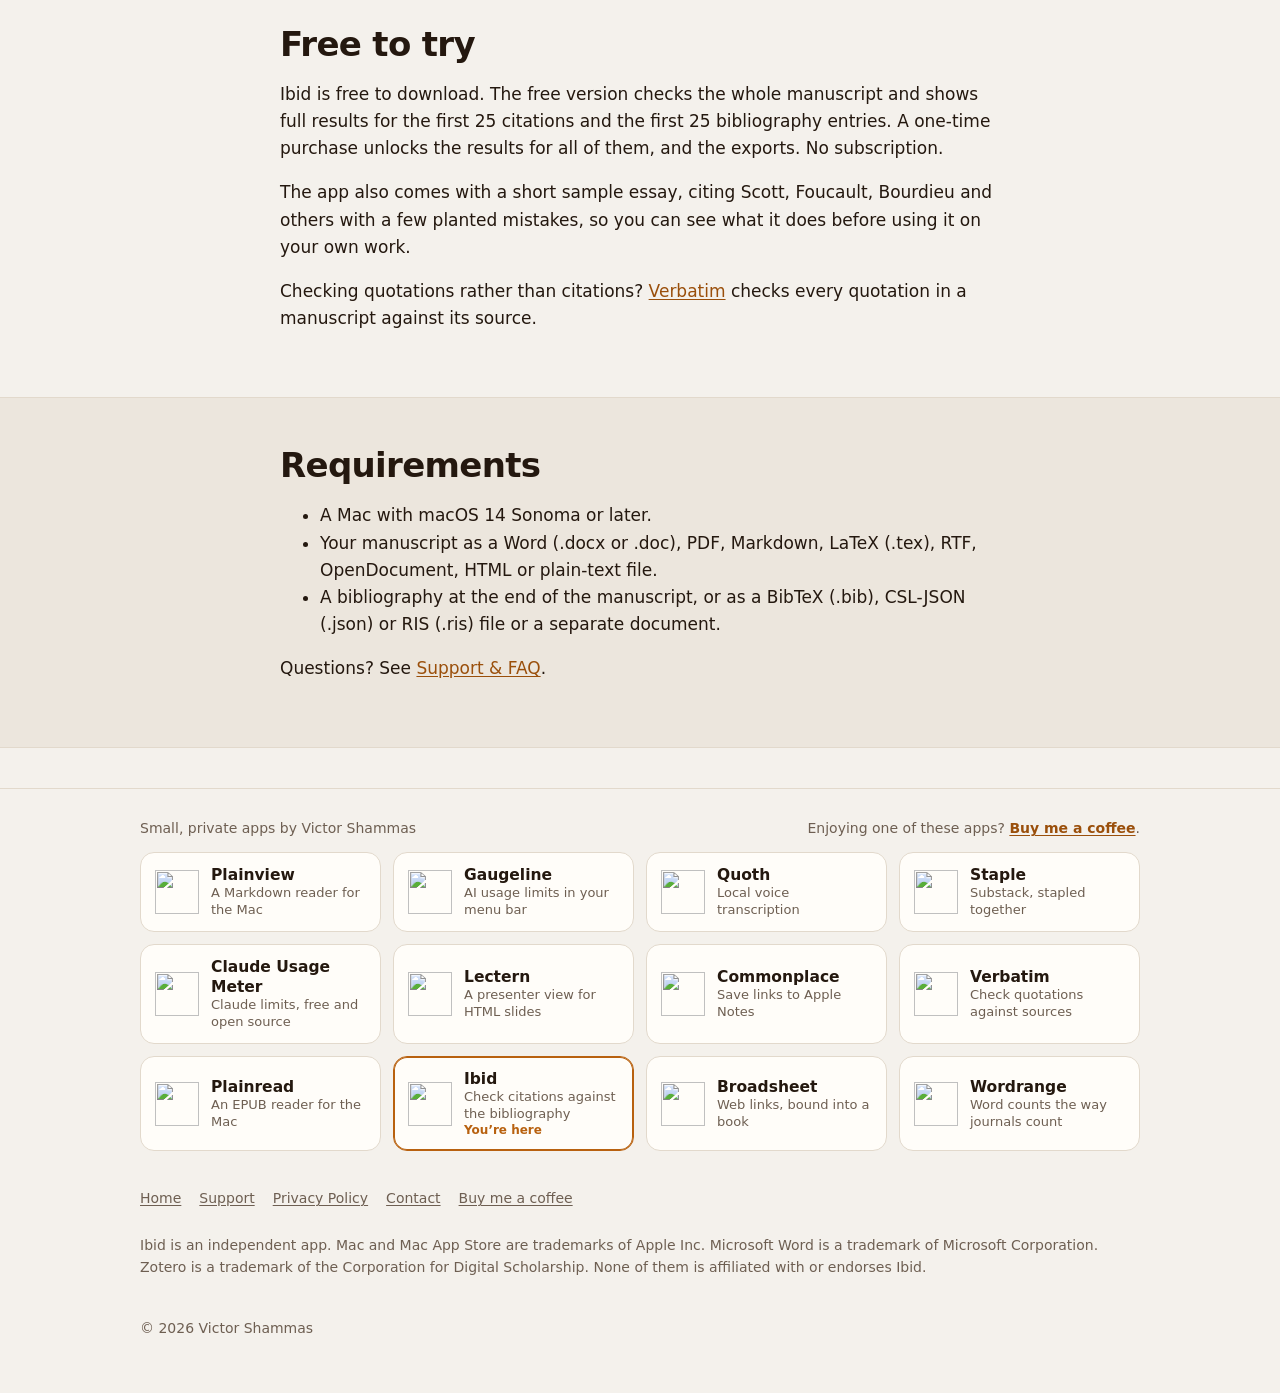
==== commit 79962662: "App bar: add Wordrange Co-Authored-By: Claude Opus 5.5 <noreply@anthropic.com> Claude-Session: https" ====
--- a/index.html
+++ b/index.html
@@ -156,6 +156,7 @@
       <a class="app-tile" href="https://victorshammas.com/plainread/"><img src="https://victorshammas.com/plainread/icon.png" alt="" width="44" height="44"><span><strong>Plainread</strong><small>An EPUB reader for the Mac</small></span></a>
       <a class="app-tile current" aria-current="page" href="https://victorshammas.com/ibid/"><img src="https://victorshammas.com/ibid/icon.png" alt="" width="44" height="44"><span><strong>Ibid</strong><small>Check citations against the bibliography</small><em>You’re here</em></span></a>
       <a class="app-tile" href="https://victorshammas.com/broadsheet/"><img src="https://victorshammas.com/broadsheet/icon.png" alt="" width="44" height="44"><span><strong>Broadsheet</strong><small>Web links, bound into a book</small></span></a>
+      <a class="app-tile" href="https://victorshammas.com/wordrange/"><img src="https://victorshammas.com/wordrange/icon.png" alt="" width="44" height="44"><span><strong>Wordrange</strong><small>Word counts the way journals count</small></span></a>
     </div>
   </div>
 </section>
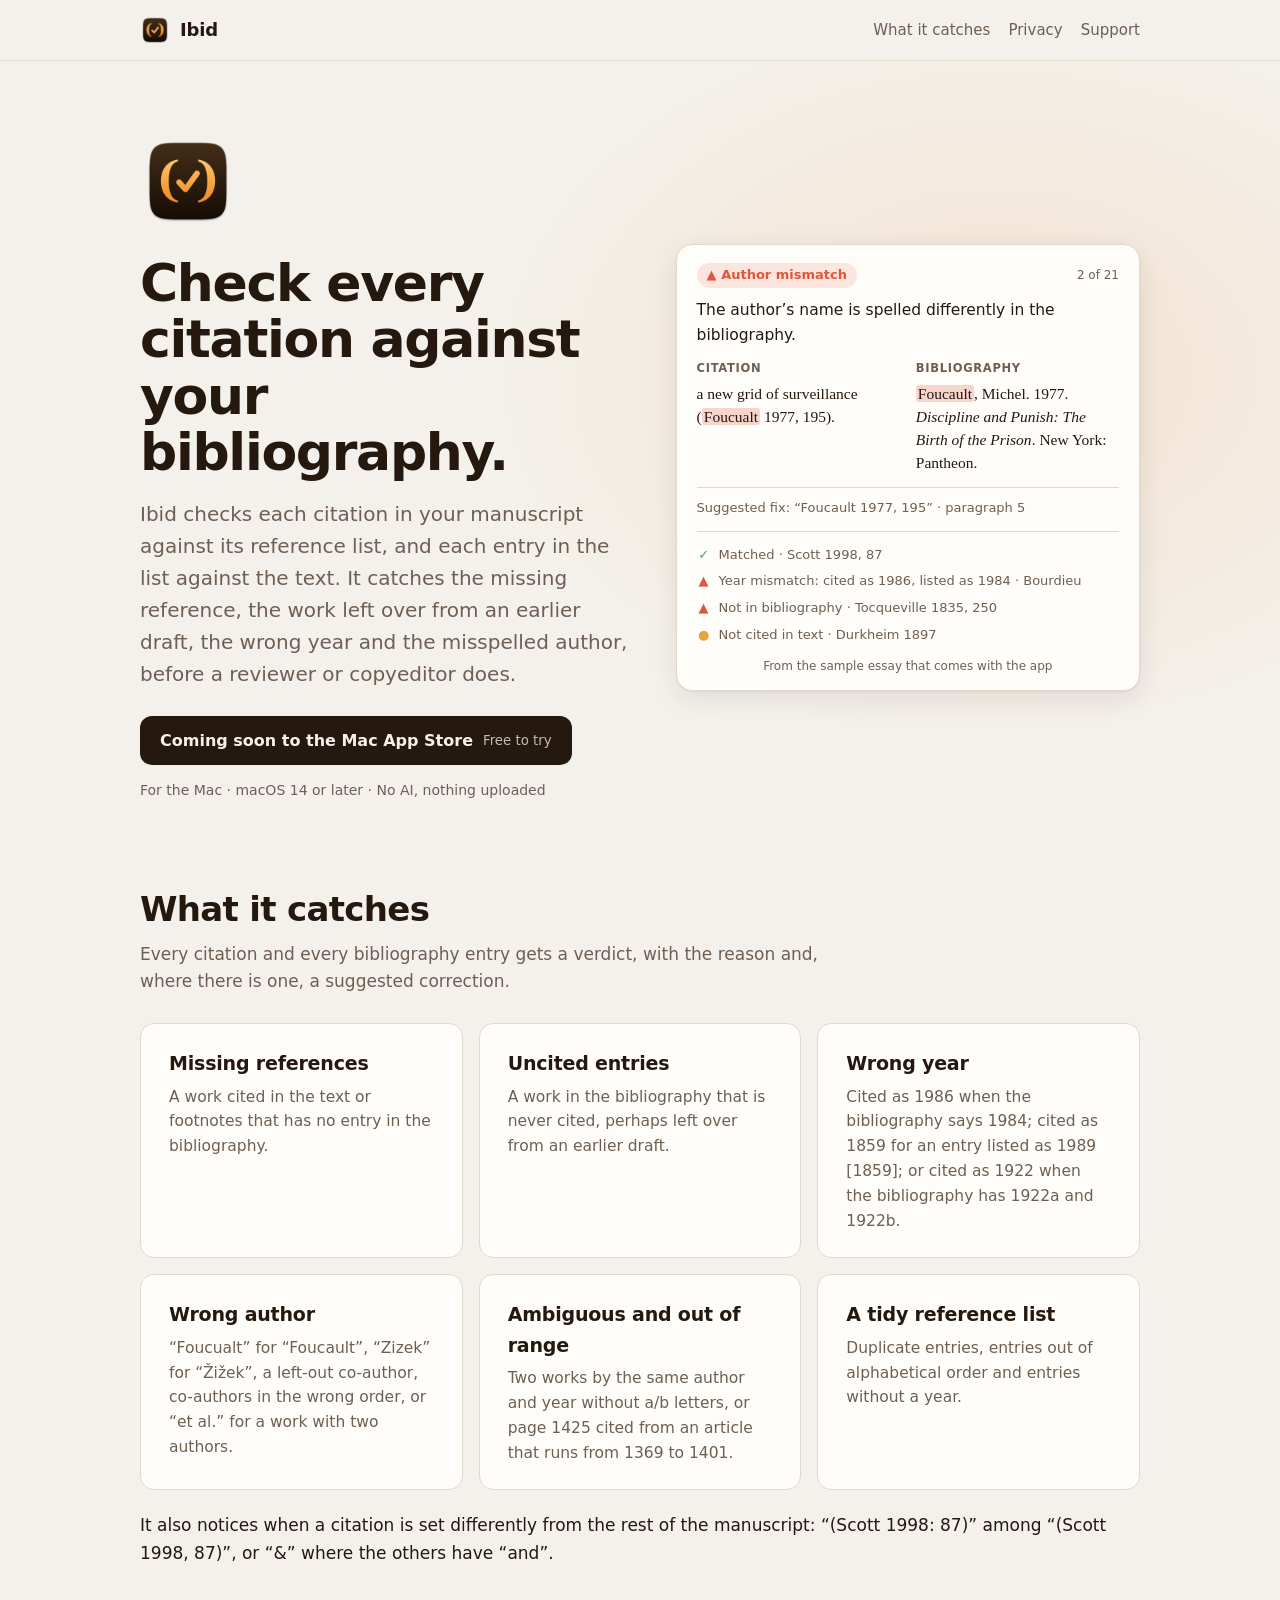
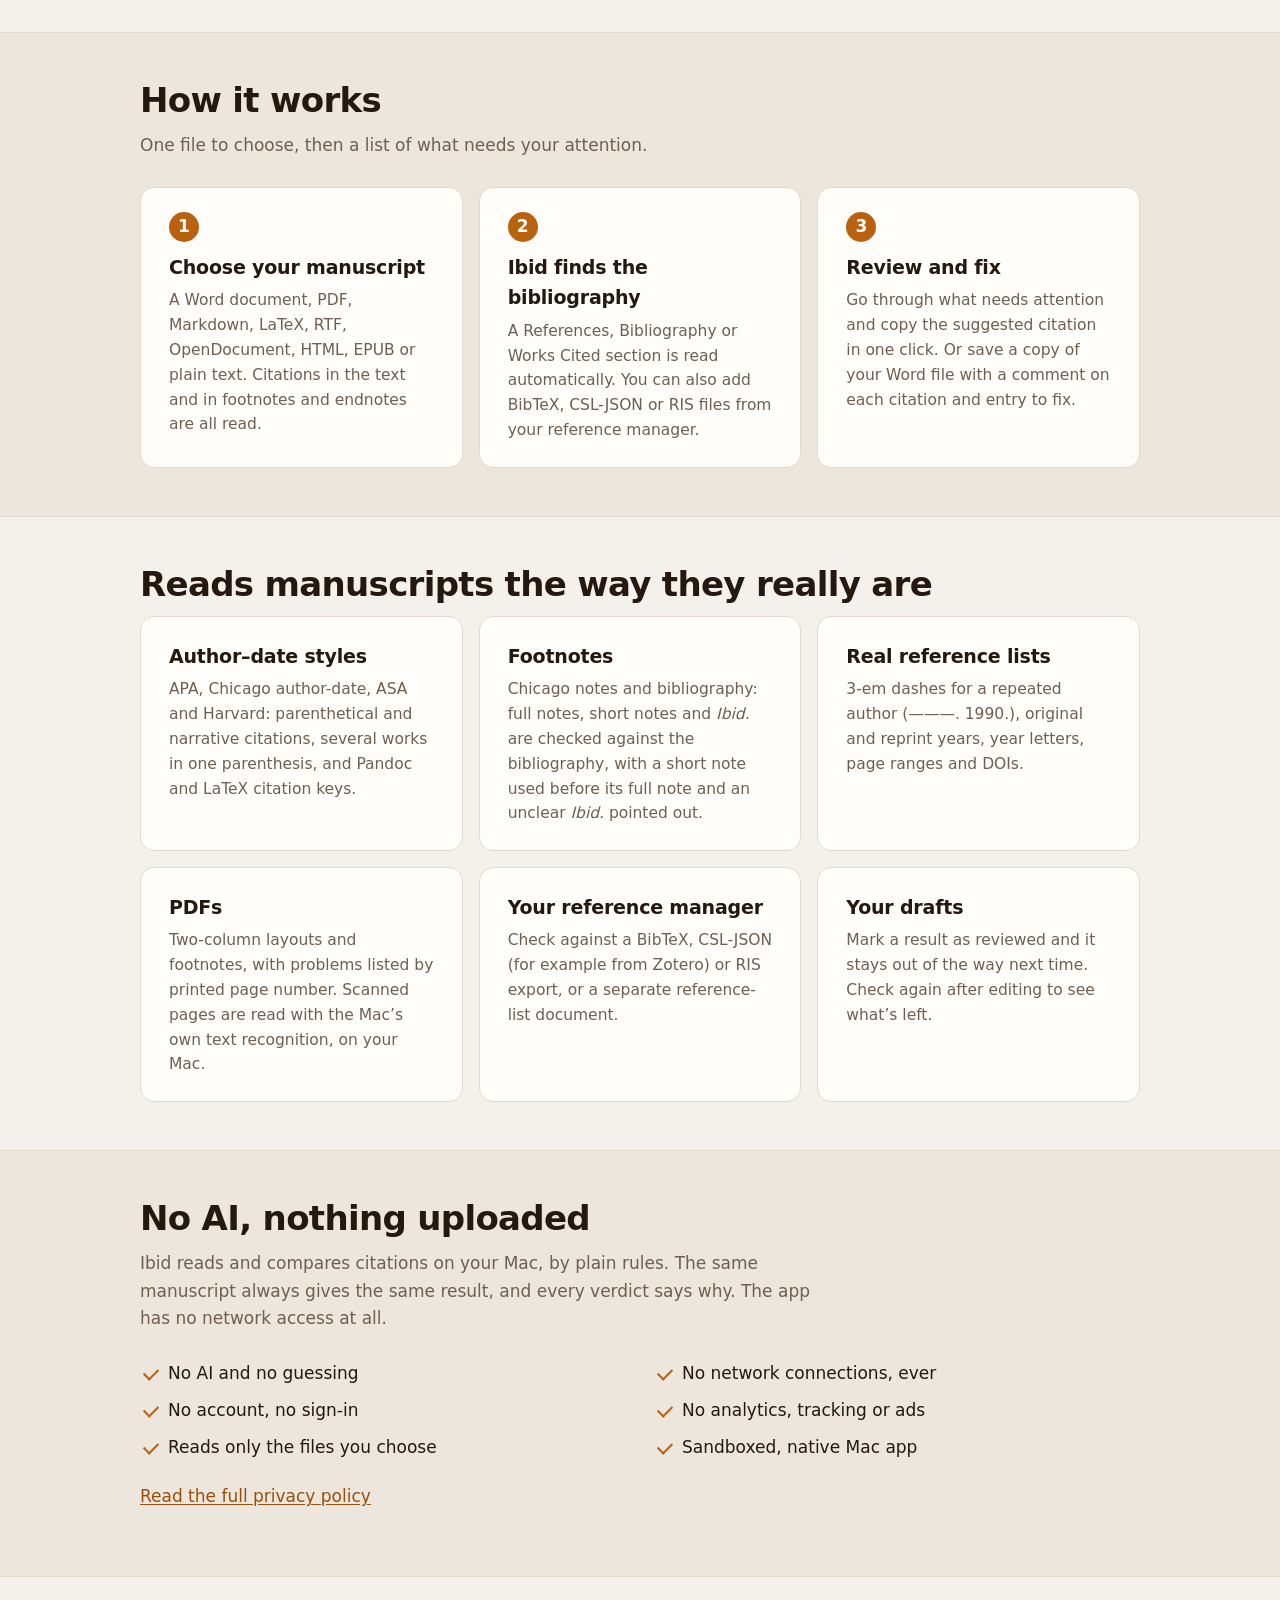
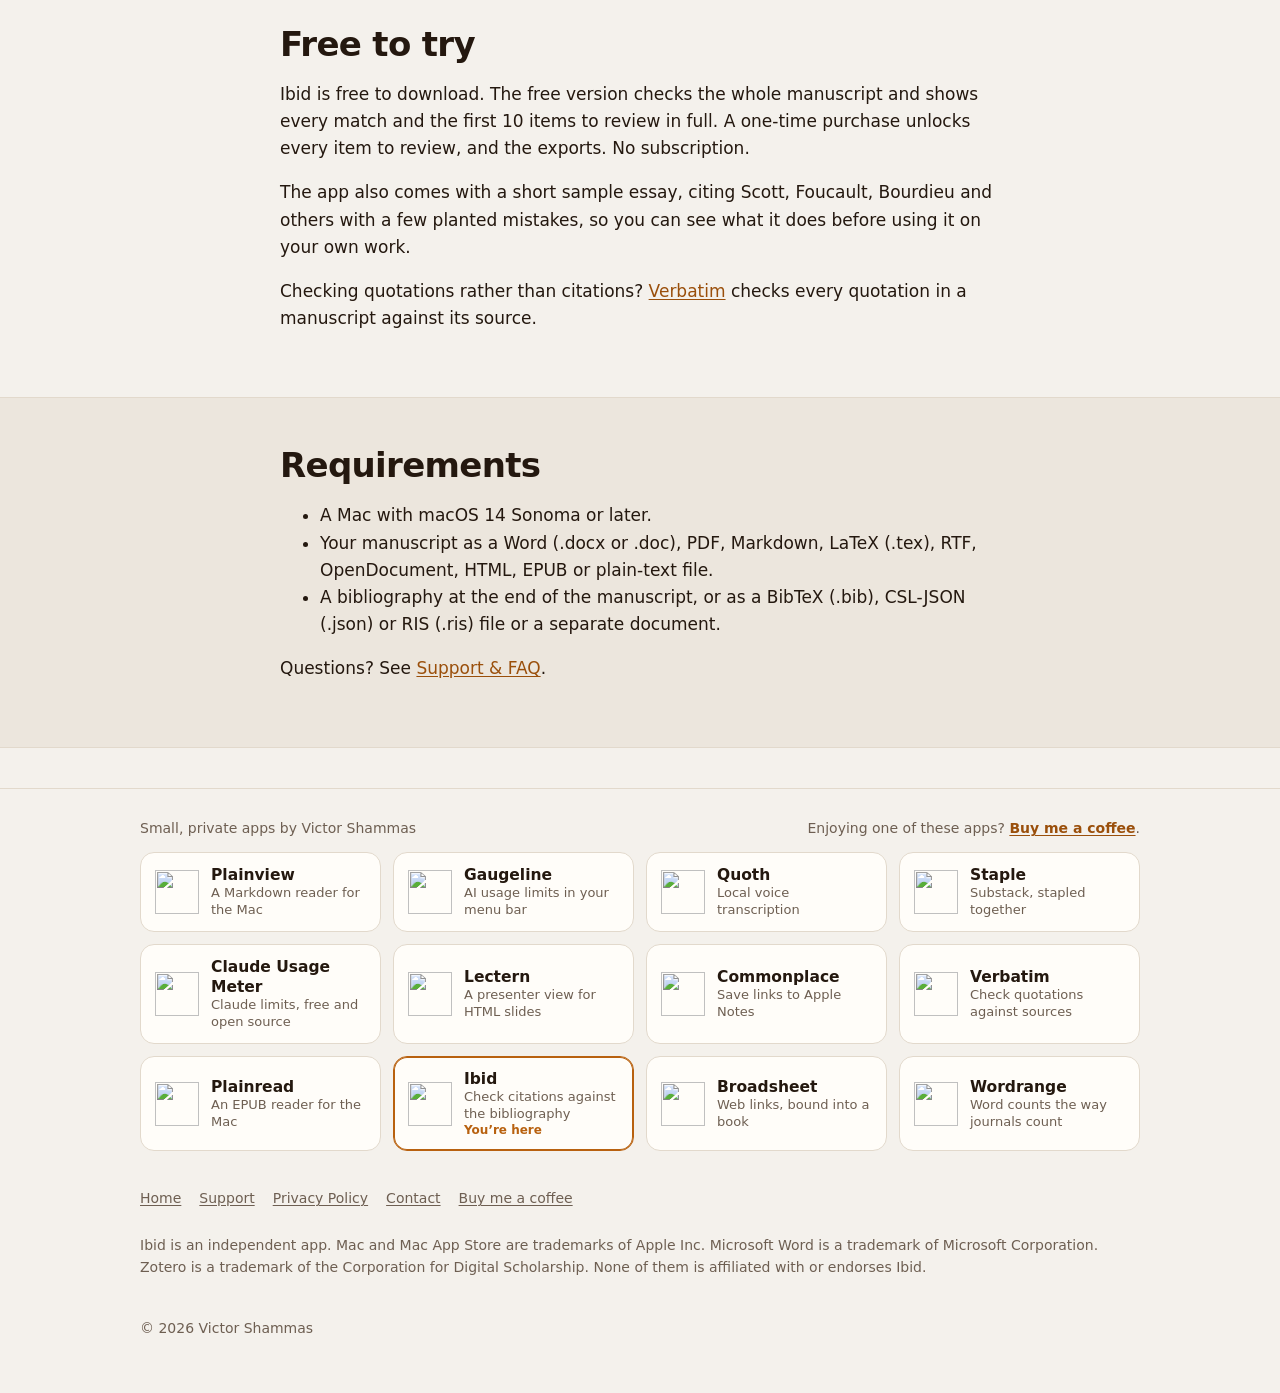
==== commit dd417b87: "Ibid site: free version by items to review, Wrong note reference, notes without a bibliography, OSCO" ====
--- a/index.html
+++ b/index.html
@@ -79,7 +79,7 @@
       <h2>How it works</h2>
       <p class="section-lede">One file to choose, then a list of what needs your attention.</p>
       <div class="steps">
-        <div class="card"><h3>Choose your manuscript</h3><p>A Word document, PDF, Markdown, LaTeX, RTF, OpenDocument or plain text. Citations in the text and in footnotes and endnotes are all read.</p></div>
+        <div class="card"><h3>Choose your manuscript</h3><p>A Word document, PDF, Markdown, LaTeX, RTF, OpenDocument, HTML, EPUB or plain text. Citations in the text and in footnotes and endnotes are all read.</p></div>
         <div class="card"><h3>Ibid finds the bibliography</h3><p>A References, Bibliography or Works Cited section is read automatically. You can also add BibTeX, CSL-JSON or RIS files from your reference manager.</p></div>
         <div class="card"><h3>Review and fix</h3><p>Go through what needs attention and copy the suggested citation in one click. Or save a copy of your Word file with a comment on each citation and entry to fix.</p></div>
       </div>
@@ -119,7 +119,7 @@
   <section>
     <div class="wrap narrow">
       <h2>Free to try</h2>
-      <p>Ibid is free to download. The free version checks the whole manuscript and shows full results for the first 25 citations and the first 25 bibliography entries. A one-time purchase unlocks the results for all of them, and the exports. No subscription.</p>
+      <p>Ibid is free to download. The free version checks the whole manuscript and shows every match and the first 10 items to review in full. A one-time purchase unlocks every item to review, and the exports. No subscription.</p>
       <p>The app also comes with a short sample essay, citing Scott, Foucault, Bourdieu and others with a few planted mistakes, so you can see what it does before using it on your own work.</p>
       <p>Checking quotations rather than citations? <a href="https://victorshammas.com/verbatim/">Verbatim</a> checks every quotation in a manuscript against its source.</p>
     </div>
@@ -130,7 +130,7 @@
       <h2>Requirements</h2>
       <ul>
         <li>A Mac with macOS 14 Sonoma or later.</li>
-        <li>Your manuscript as a Word (.docx or .doc), PDF, Markdown, LaTeX (.tex), RTF, OpenDocument, HTML or plain-text file.</li>
+        <li>Your manuscript as a Word (.docx or .doc), PDF, Markdown, LaTeX (.tex), RTF, OpenDocument, HTML, EPUB or plain-text file.</li>
         <li>A bibliography at the end of the manuscript, or as a BibTeX (.bib), CSL-JSON (.json) or RIS (.ris) file or a separate document.</li>
       </ul>
       <p>Questions? See <a href="support.html">Support &amp; FAQ</a>.</p>
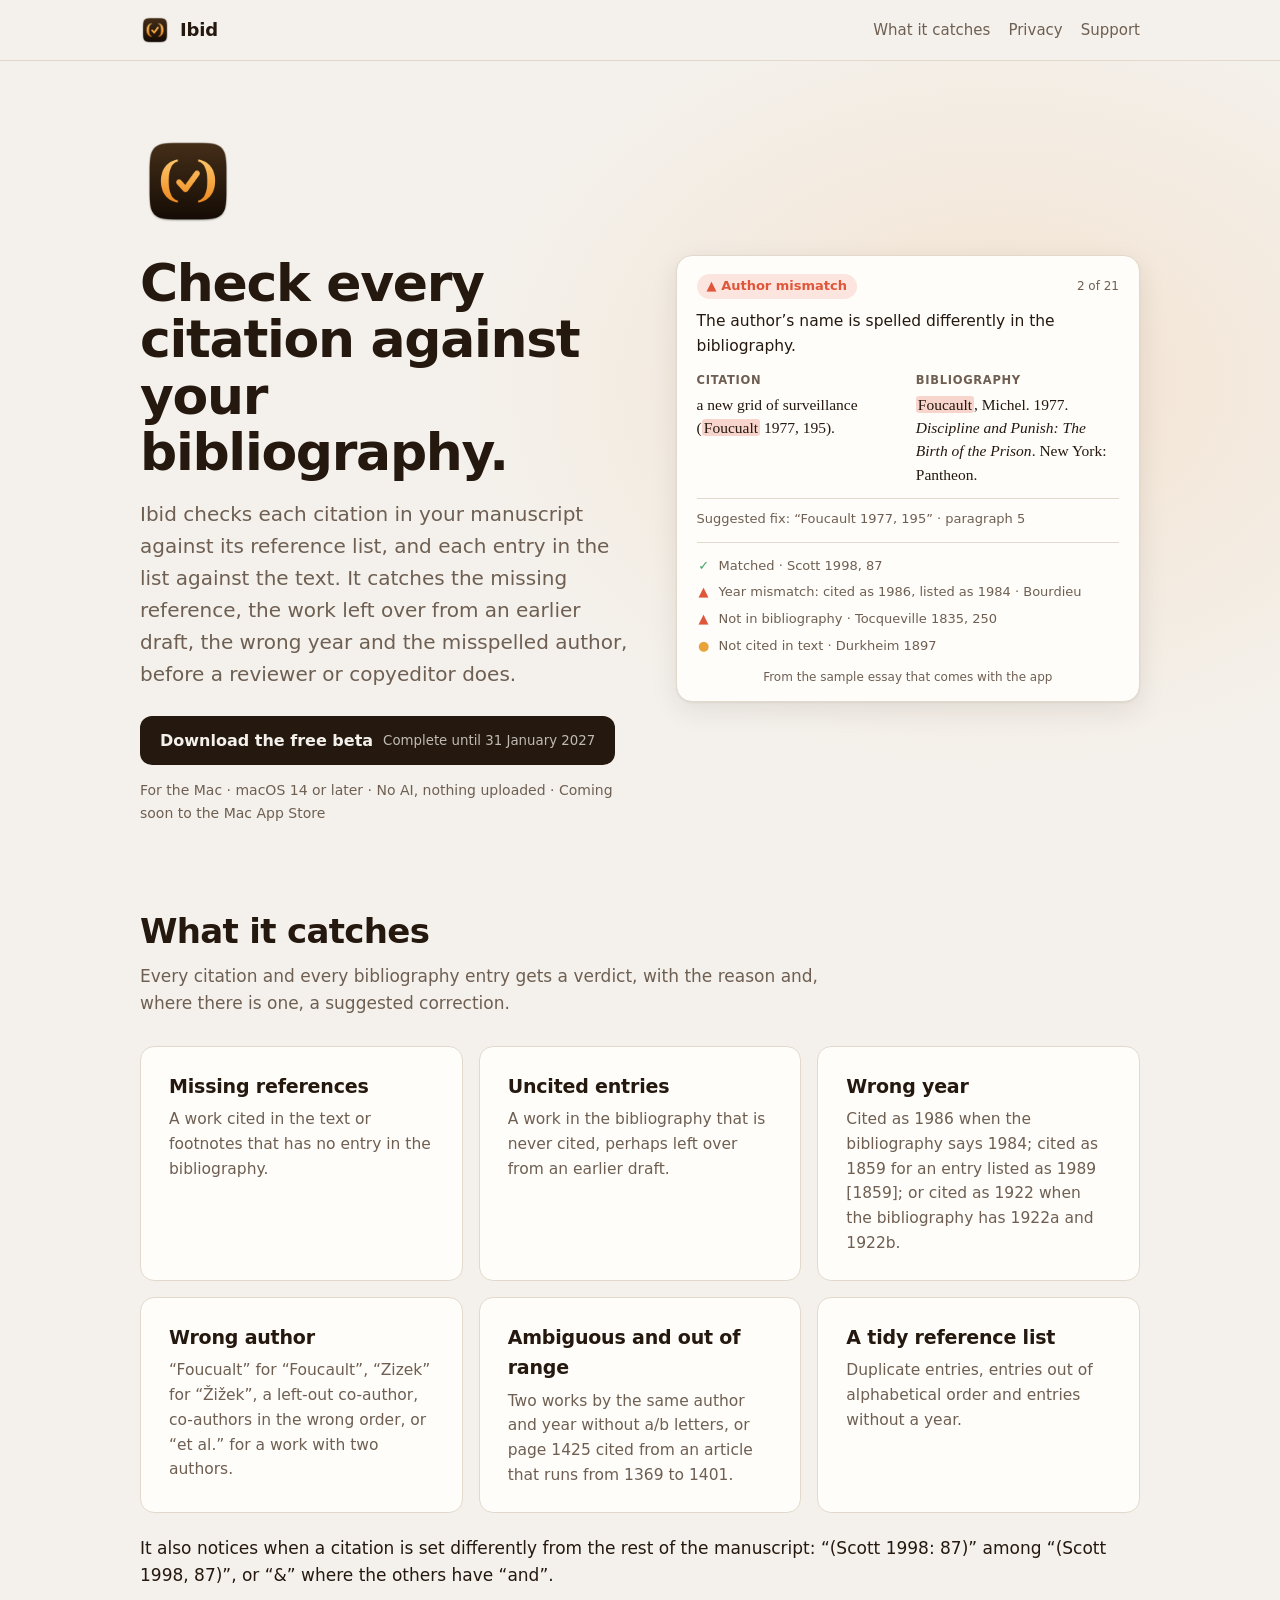
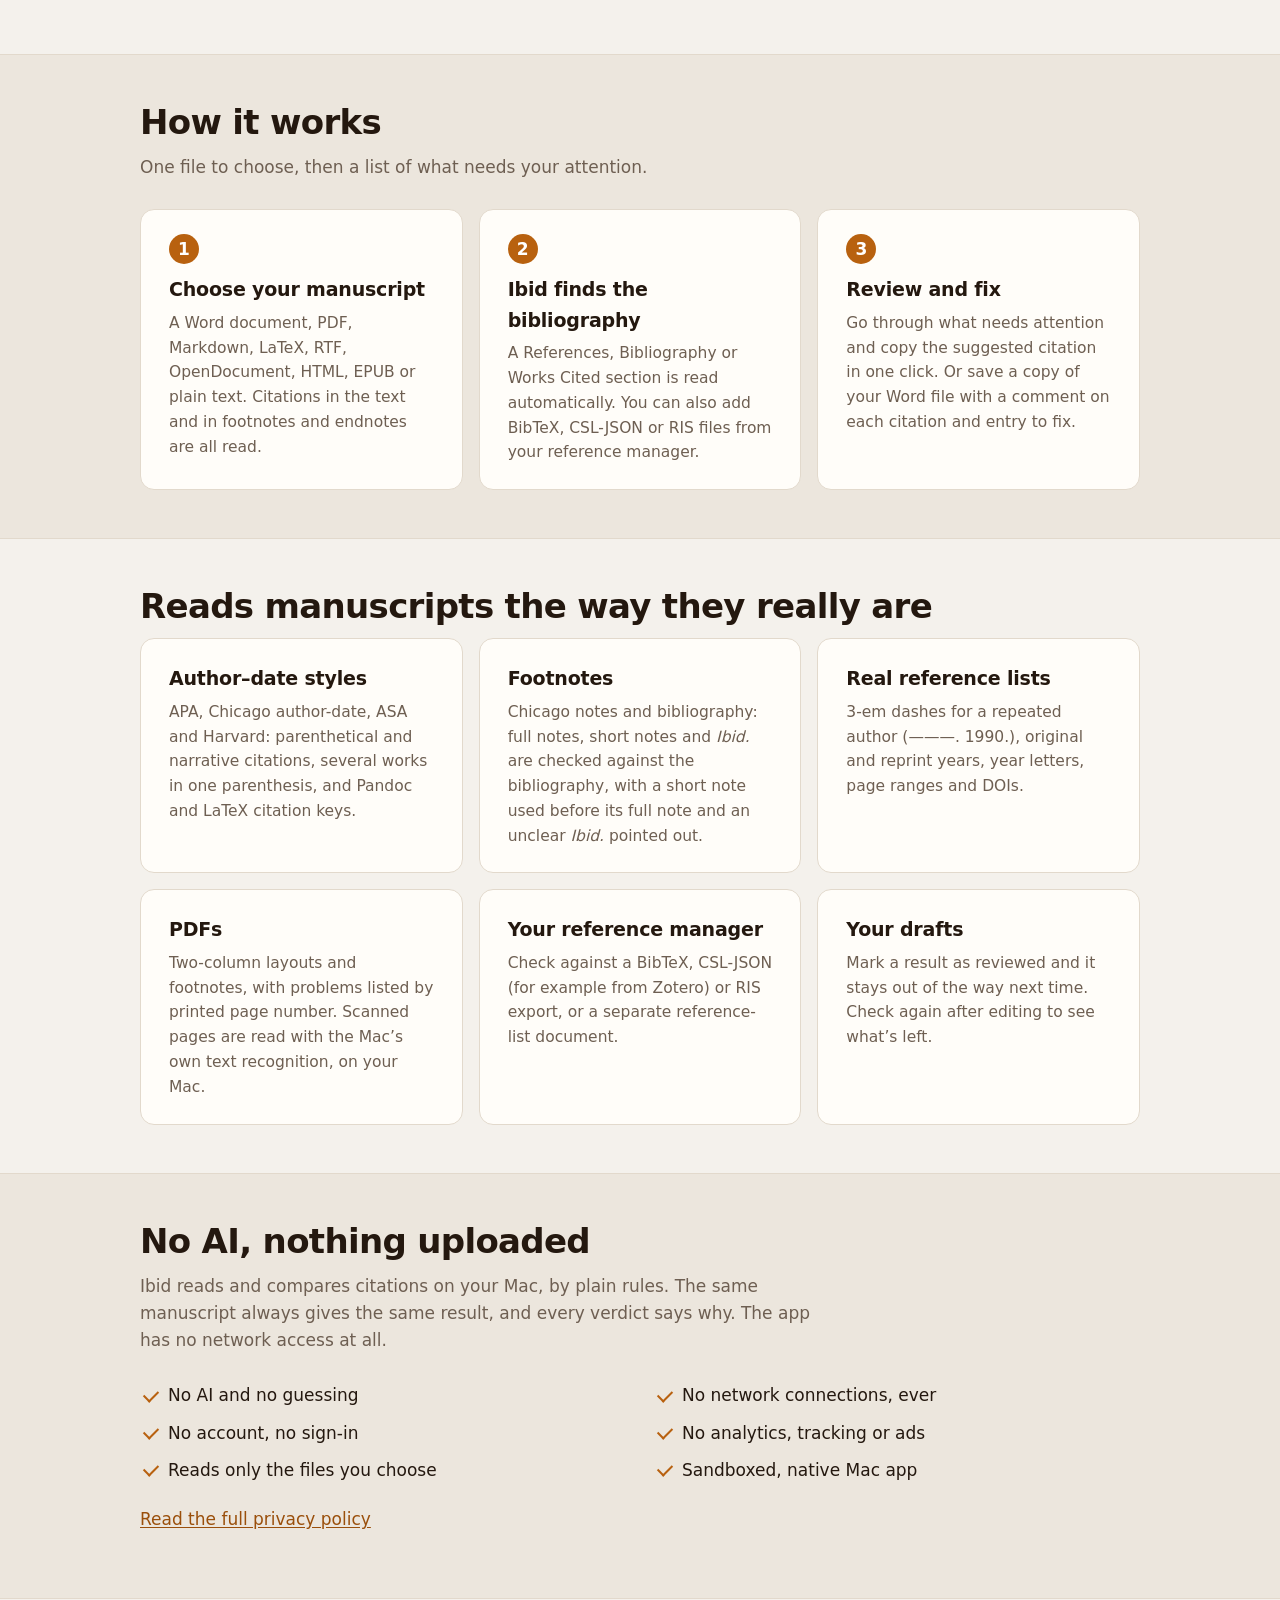
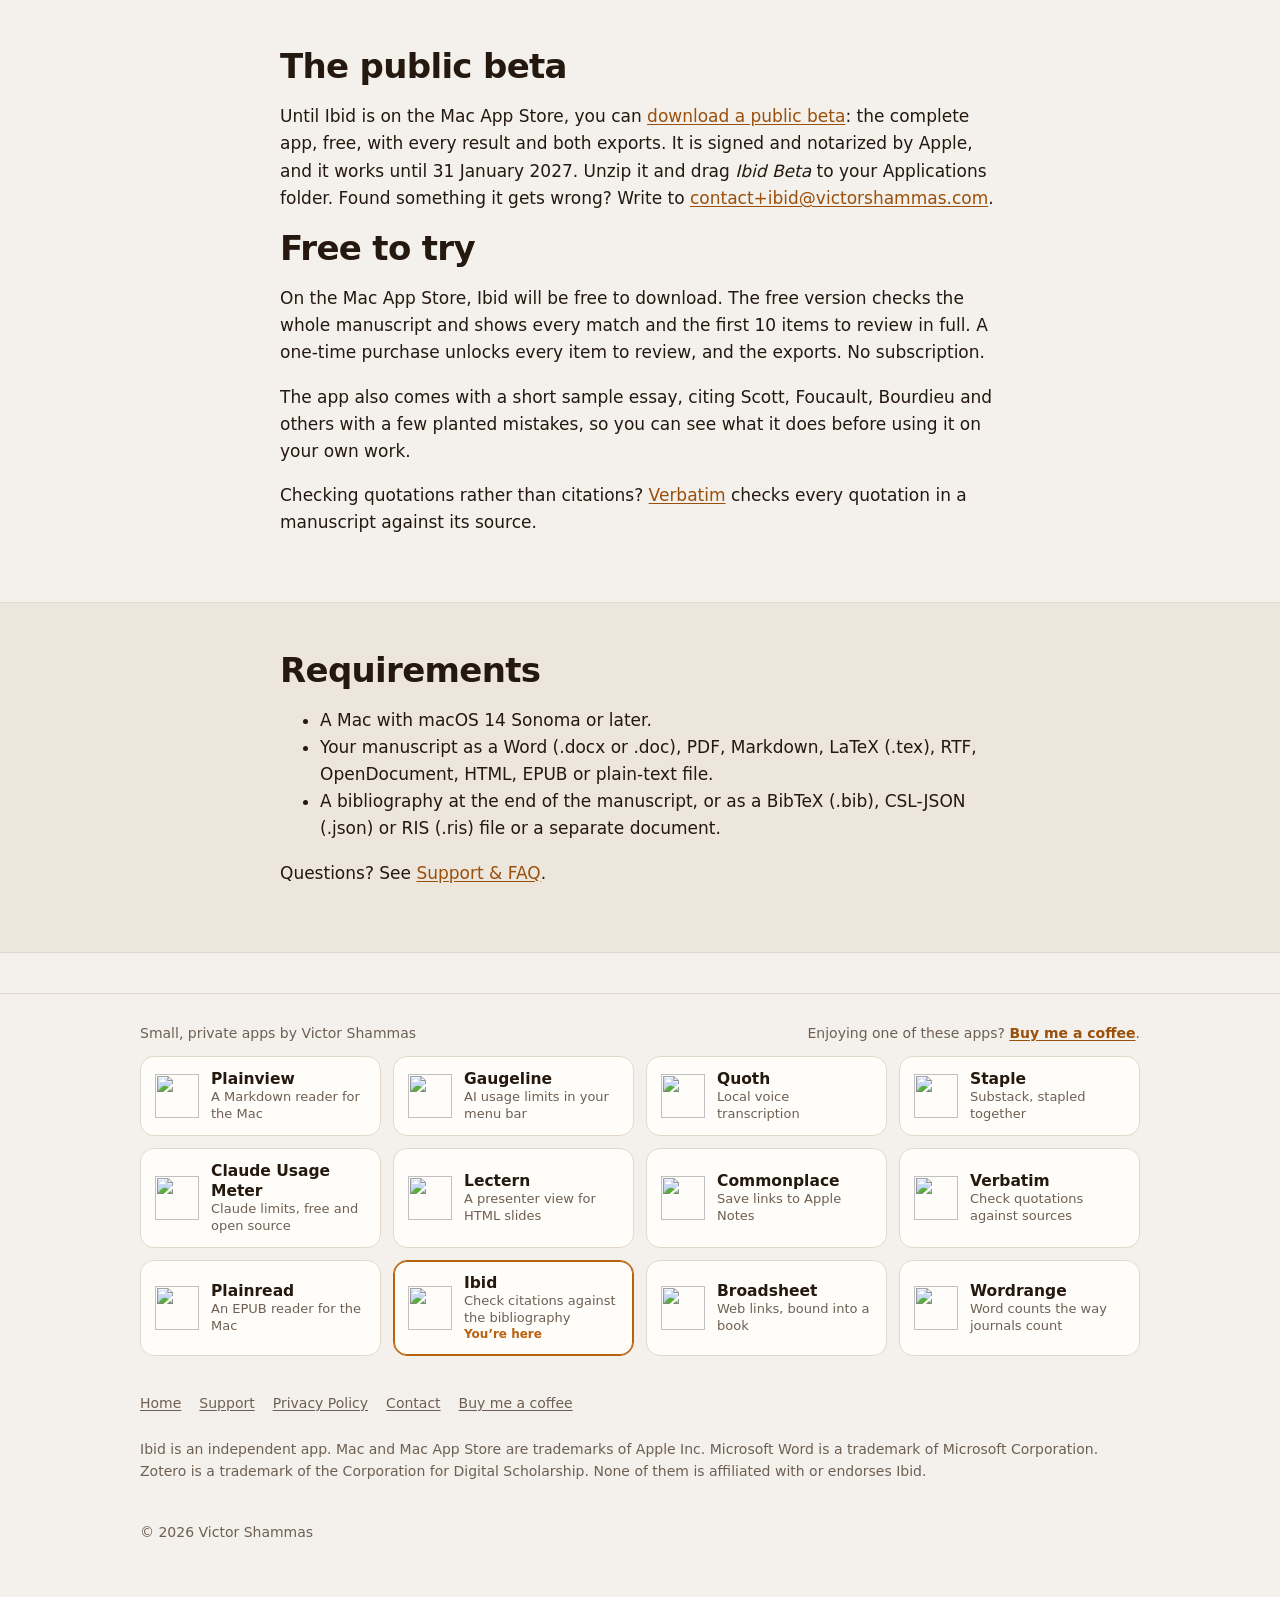
==== commit 583f5d5e: "Ibid site: public beta download (until 31 January 2027) Co-Authored-By: Claude Opus 5.5 <noreply@ant" ====
--- a/index.html
+++ b/index.html
@@ -34,8 +34,8 @@
         <p class="lede">Ibid checks each citation in your manuscript against its reference list, and each entry in the list against the text. It catches the missing reference, the work left over from an earlier draft, the wrong year and the misspelled author, before a reviewer or copyeditor does.</p>
         <div class="cta-row">
           <!-- At launch, replace with: <a class="btn" href="https://apps.apple.com/app/idPLACEHOLDER">Download on the Mac App Store <small>Free to try</small></a> (see README.md). -->
-          <span class="btn" aria-disabled="true">Coming soon to the Mac App Store <small>Free to try</small></span>
-          <span class="fineprint">For the Mac · macOS 14 or later · No AI, nothing uploaded</span>
+          <a class="btn" href="https://github.com/victor-shammas/ibid/releases/download/beta-1.0/Ibid-Beta-1.0.zip">Download the free beta <small>Complete until 31 January 2027</small></a>
+          <span class="fineprint">For the Mac · macOS 14 or later · No AI, nothing uploaded · Coming soon to the Mac App Store</span>
         </div>
       </div>
 
@@ -118,8 +118,10 @@
 
   <section>
     <div class="wrap narrow">
+      <h2 id="beta">The public beta</h2>
+      <p>Until Ibid is on the Mac App Store, you can <a href="https://github.com/victor-shammas/ibid/releases/download/beta-1.0/Ibid-Beta-1.0.zip">download a public beta</a>: the complete app, free, with every result and both exports. It is signed and notarized by Apple, and it works until 31 January 2027. Unzip it and drag <em>Ibid Beta</em> to your Applications folder. Found something it gets wrong? Write to <a href="mailto:contact+ibid@victorshammas.com">contact+ibid@victorshammas.com</a>.</p>
       <h2>Free to try</h2>
-      <p>Ibid is free to download. The free version checks the whole manuscript and shows every match and the first 10 items to review in full. A one-time purchase unlocks every item to review, and the exports. No subscription.</p>
+      <p>On the Mac App Store, Ibid will be free to download. The free version checks the whole manuscript and shows every match and the first 10 items to review in full. A one-time purchase unlocks every item to review, and the exports. No subscription.</p>
       <p>The app also comes with a short sample essay, citing Scott, Foucault, Bourdieu and others with a few planted mistakes, so you can see what it does before using it on your own work.</p>
       <p>Checking quotations rather than citations? <a href="https://victorshammas.com/verbatim/">Verbatim</a> checks every quotation in a manuscript against its source.</p>
     </div>
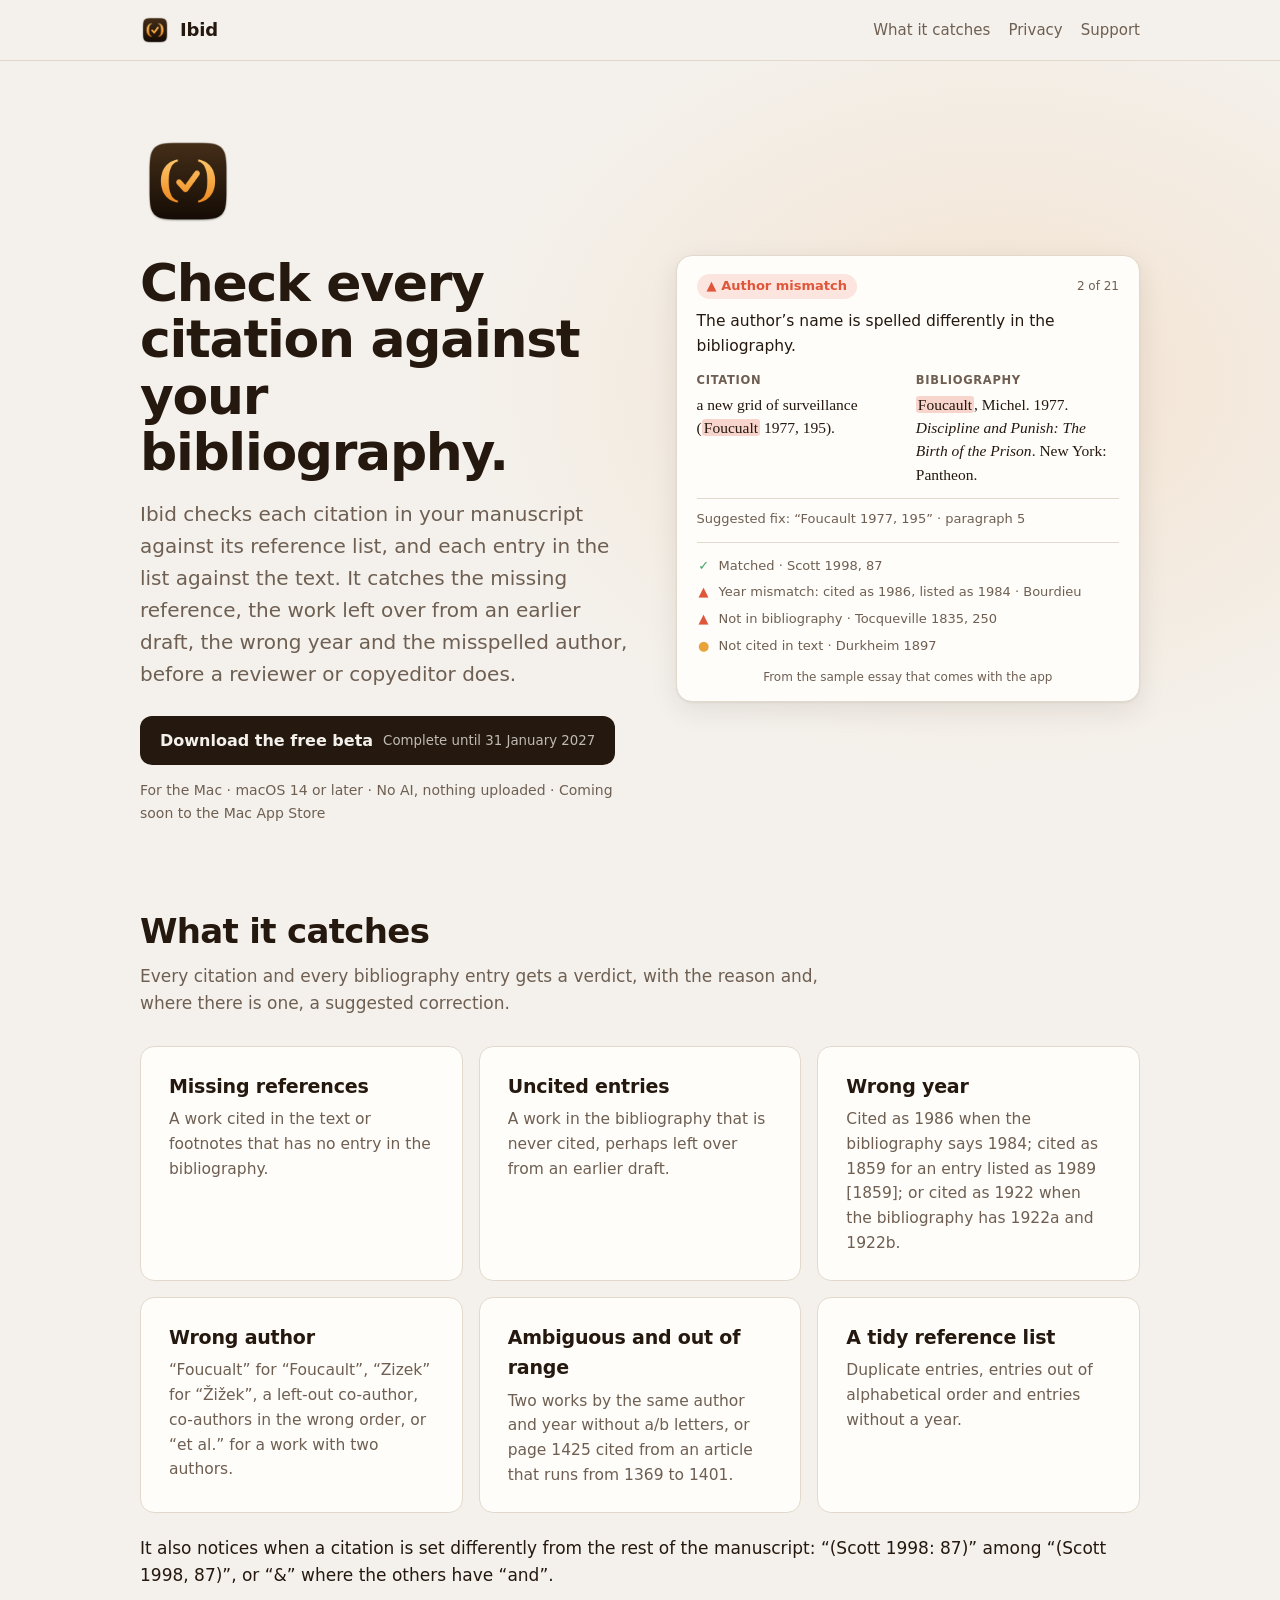
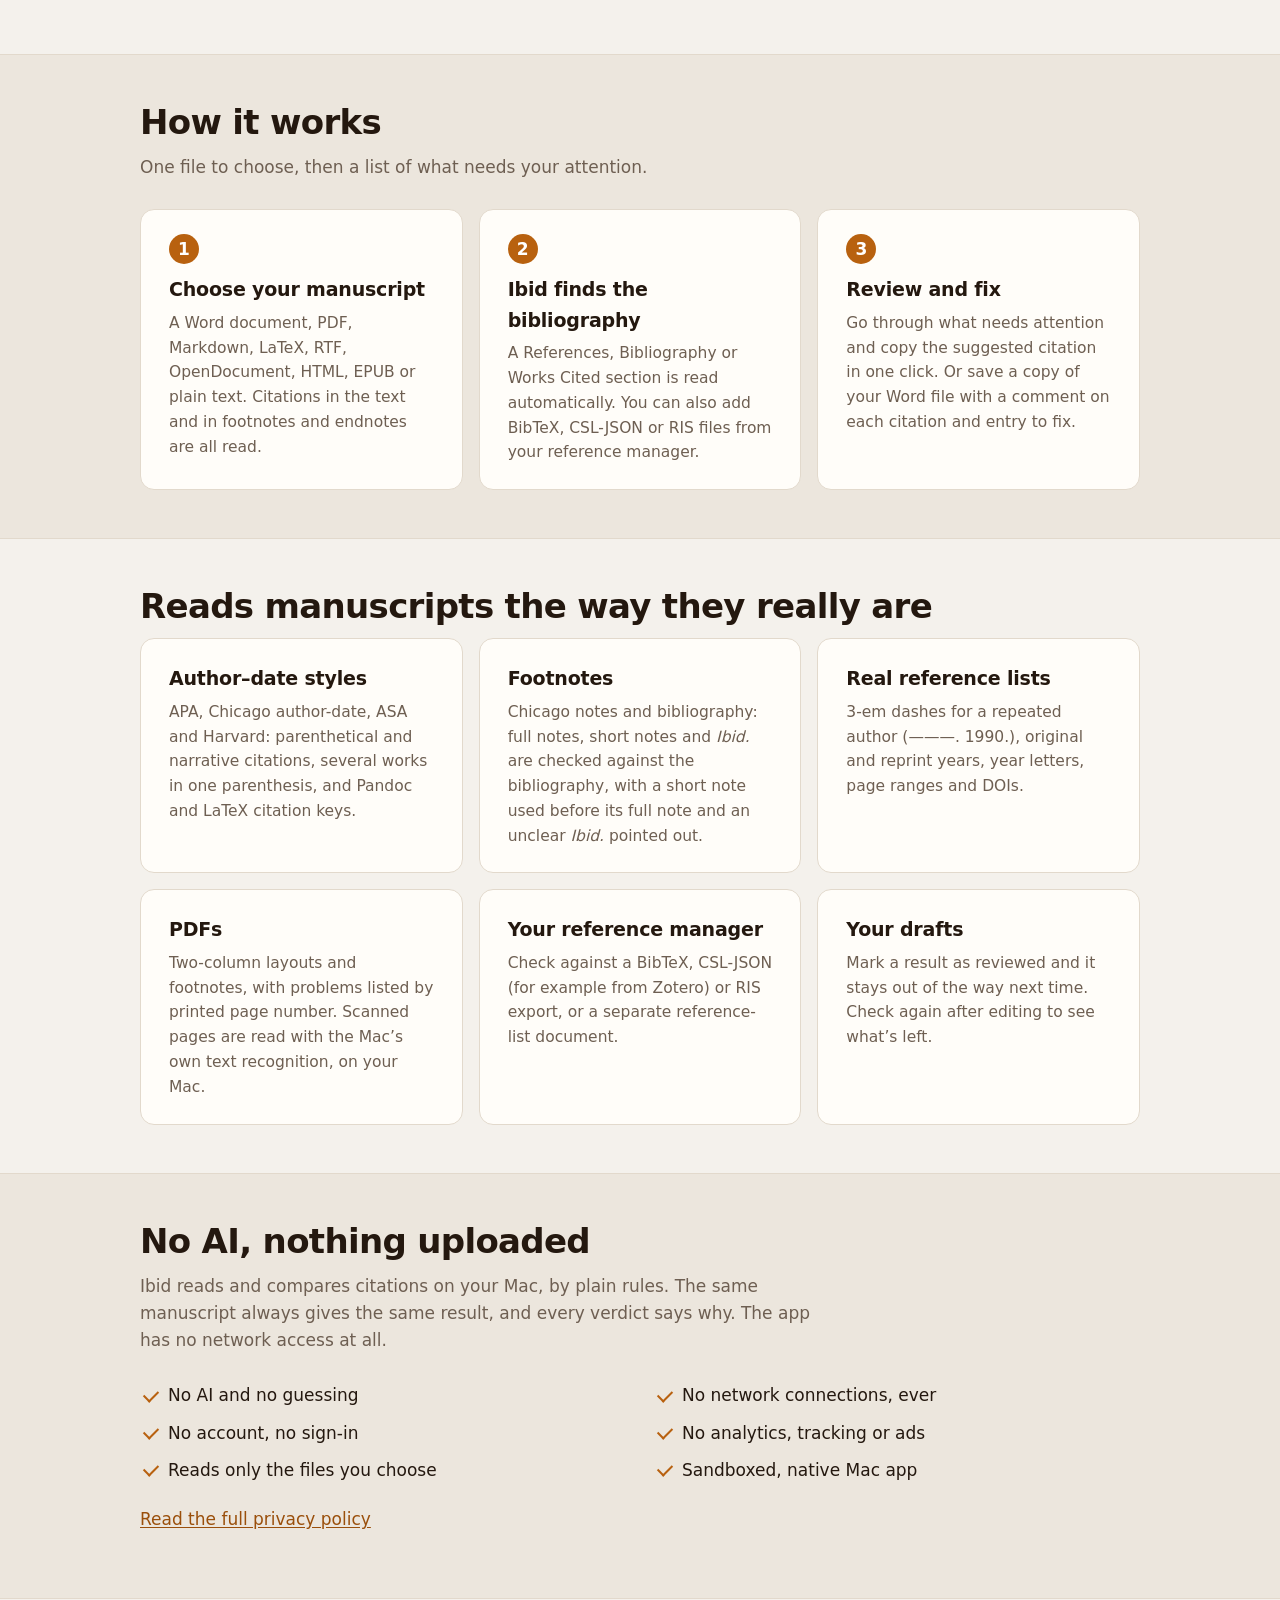
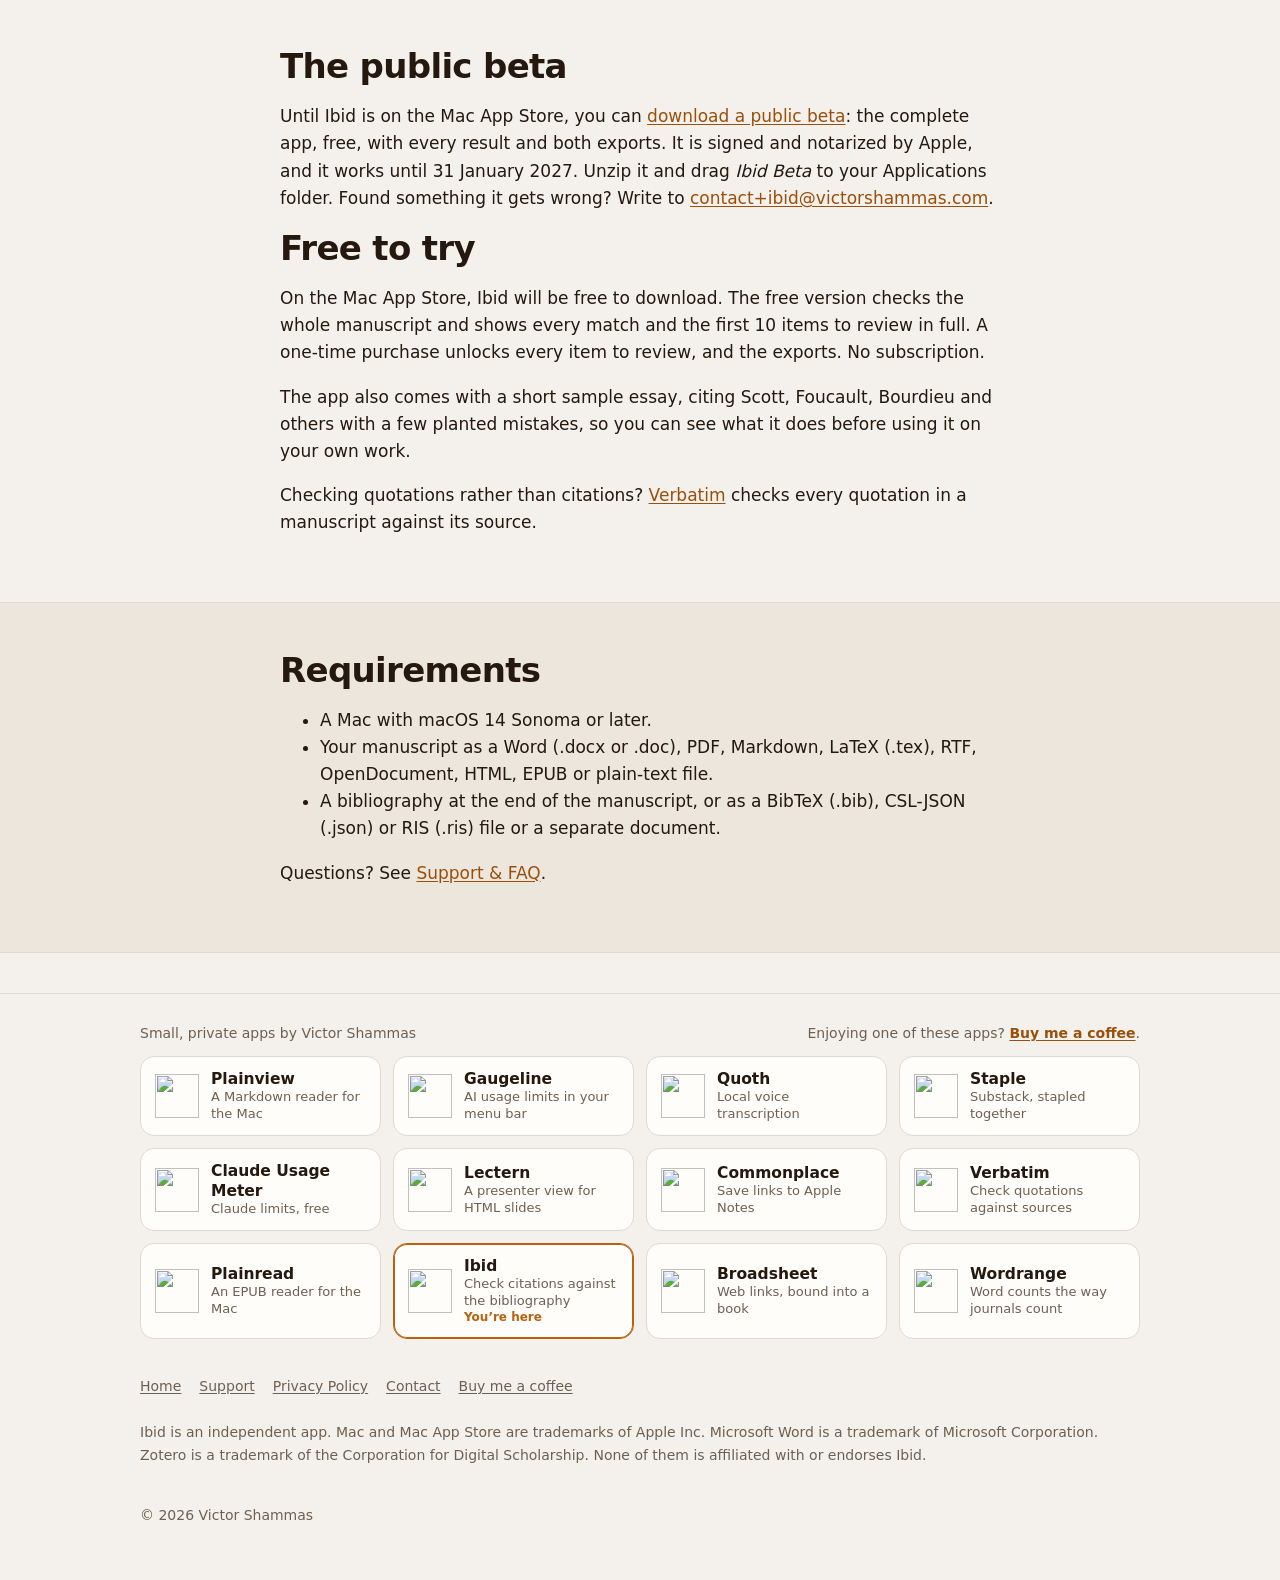
==== commit ba53ef17: "App bar: Claude Usage Meter is free (its source is now private) Co-Authored-By: Claude Opus 5.5 <nor" ====
--- a/index.html
+++ b/index.html
@@ -151,7 +151,7 @@
       <a class="app-tile" href="https://victorshammas.com/gaugeline/"><img src="https://victorshammas.com/gaugeline/icon.png" alt="" width="44" height="44"><span><strong>Gaugeline</strong><small>AI usage limits in your menu bar</small></span></a>
       <a class="app-tile" href="https://victorshammas.com/quoth/"><img src="https://victorshammas.com/quoth/icon.png" alt="" width="44" height="44"><span><strong>Quoth</strong><small>Local voice transcription</small></span></a>
       <a class="app-tile" href="https://victorshammas.com/staple/"><img src="https://victorshammas.com/staple/icon.png" alt="" width="44" height="44"><span><strong>Staple</strong><small>Substack, stapled together</small></span></a>
-      <a class="app-tile" href="https://victorshammas.com/claude-usage-meter/"><img src="https://victorshammas.com/claude-usage-meter/icon.png" alt="" width="44" height="44"><span><strong>Claude Usage Meter</strong><small>Claude limits, free and open source</small></span></a>
+      <a class="app-tile" href="https://victorshammas.com/claude-usage-meter/"><img src="https://victorshammas.com/claude-usage-meter/icon.png" alt="" width="44" height="44"><span><strong>Claude Usage Meter</strong><small>Claude limits, free</small></span></a>
       <a class="app-tile" href="https://victorshammas.com/lectern/"><img src="https://victorshammas.com/lectern/icon.png" alt="" width="44" height="44"><span><strong>Lectern</strong><small>A presenter view for HTML slides</small></span></a>
       <a class="app-tile" href="https://victorshammas.com/commonplace/"><img src="https://victorshammas.com/commonplace/icon.png" alt="" width="44" height="44"><span><strong>Commonplace</strong><small>Save links to Apple Notes</small></span></a>
       <a class="app-tile" href="https://victorshammas.com/verbatim/"><img src="https://victorshammas.com/verbatim/icon.png" alt="" width="44" height="44"><span><strong>Verbatim</strong><small>Check quotations against sources</small></span></a>
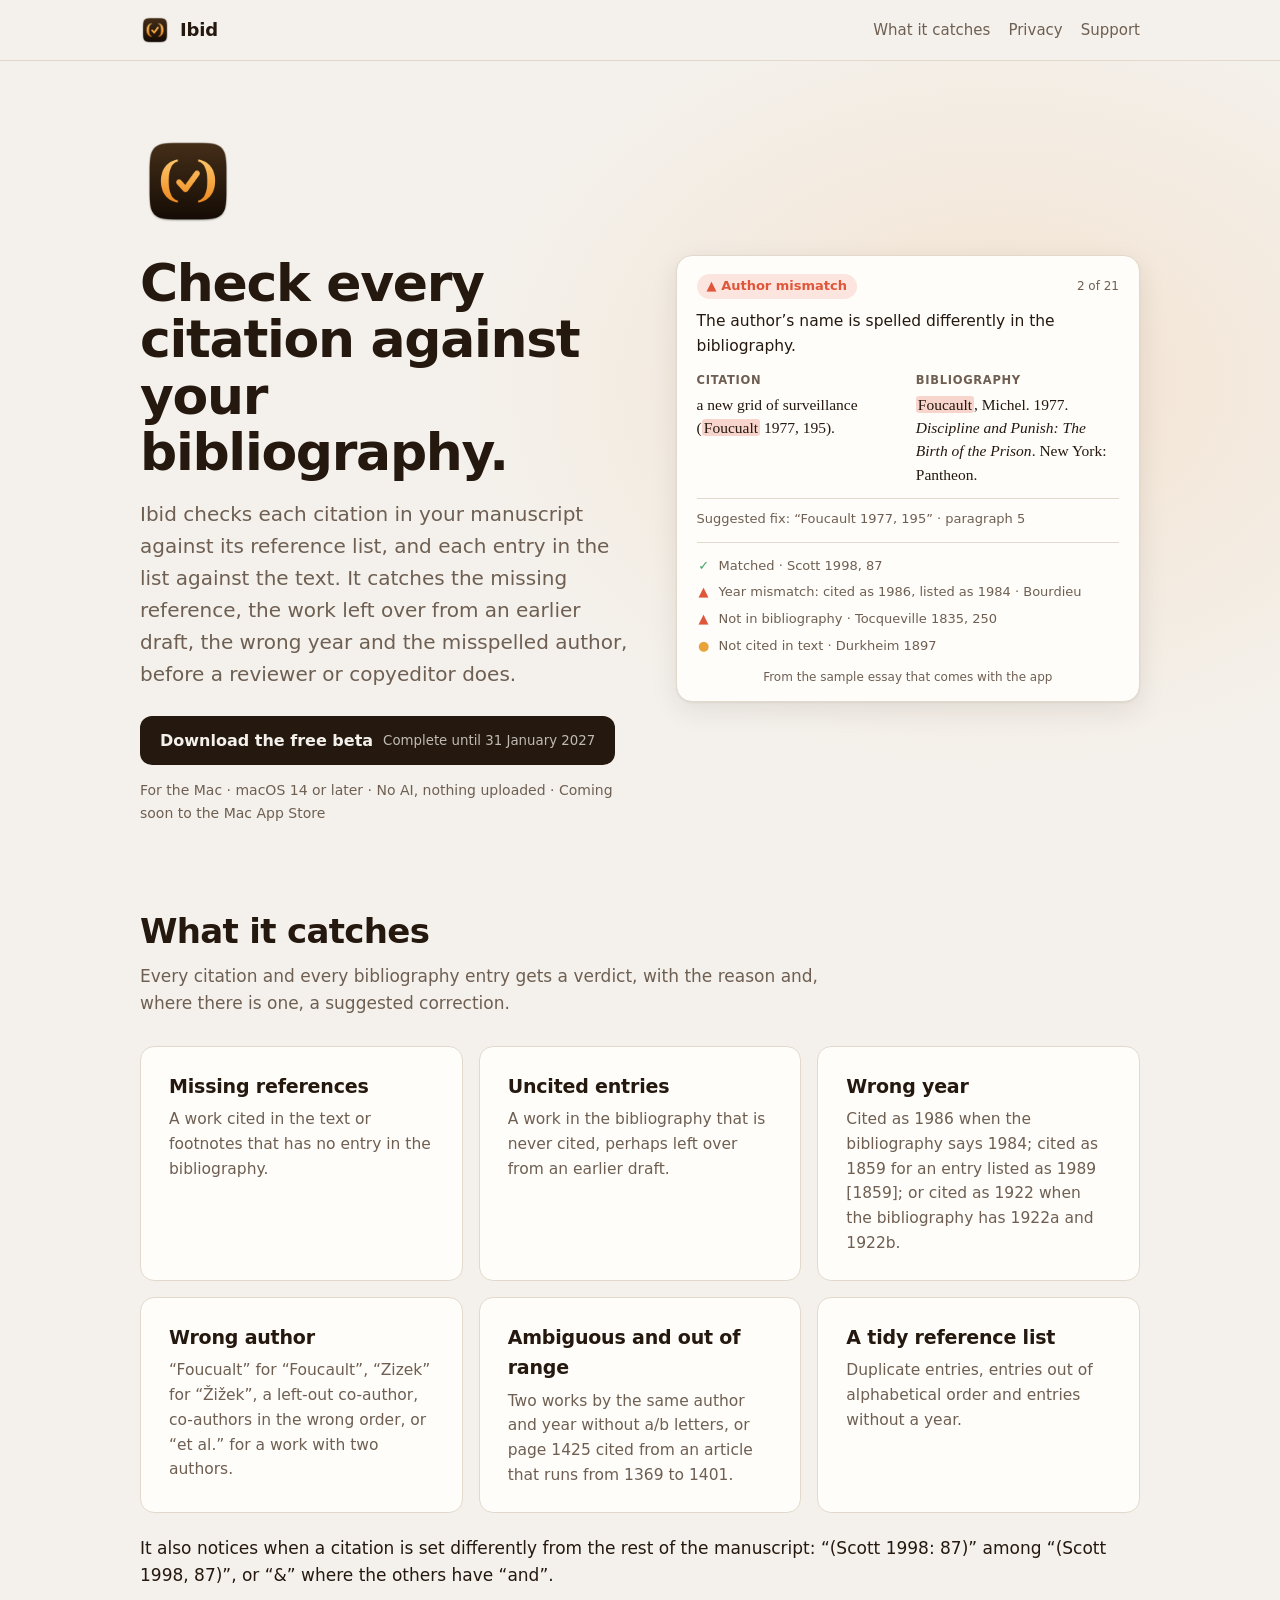
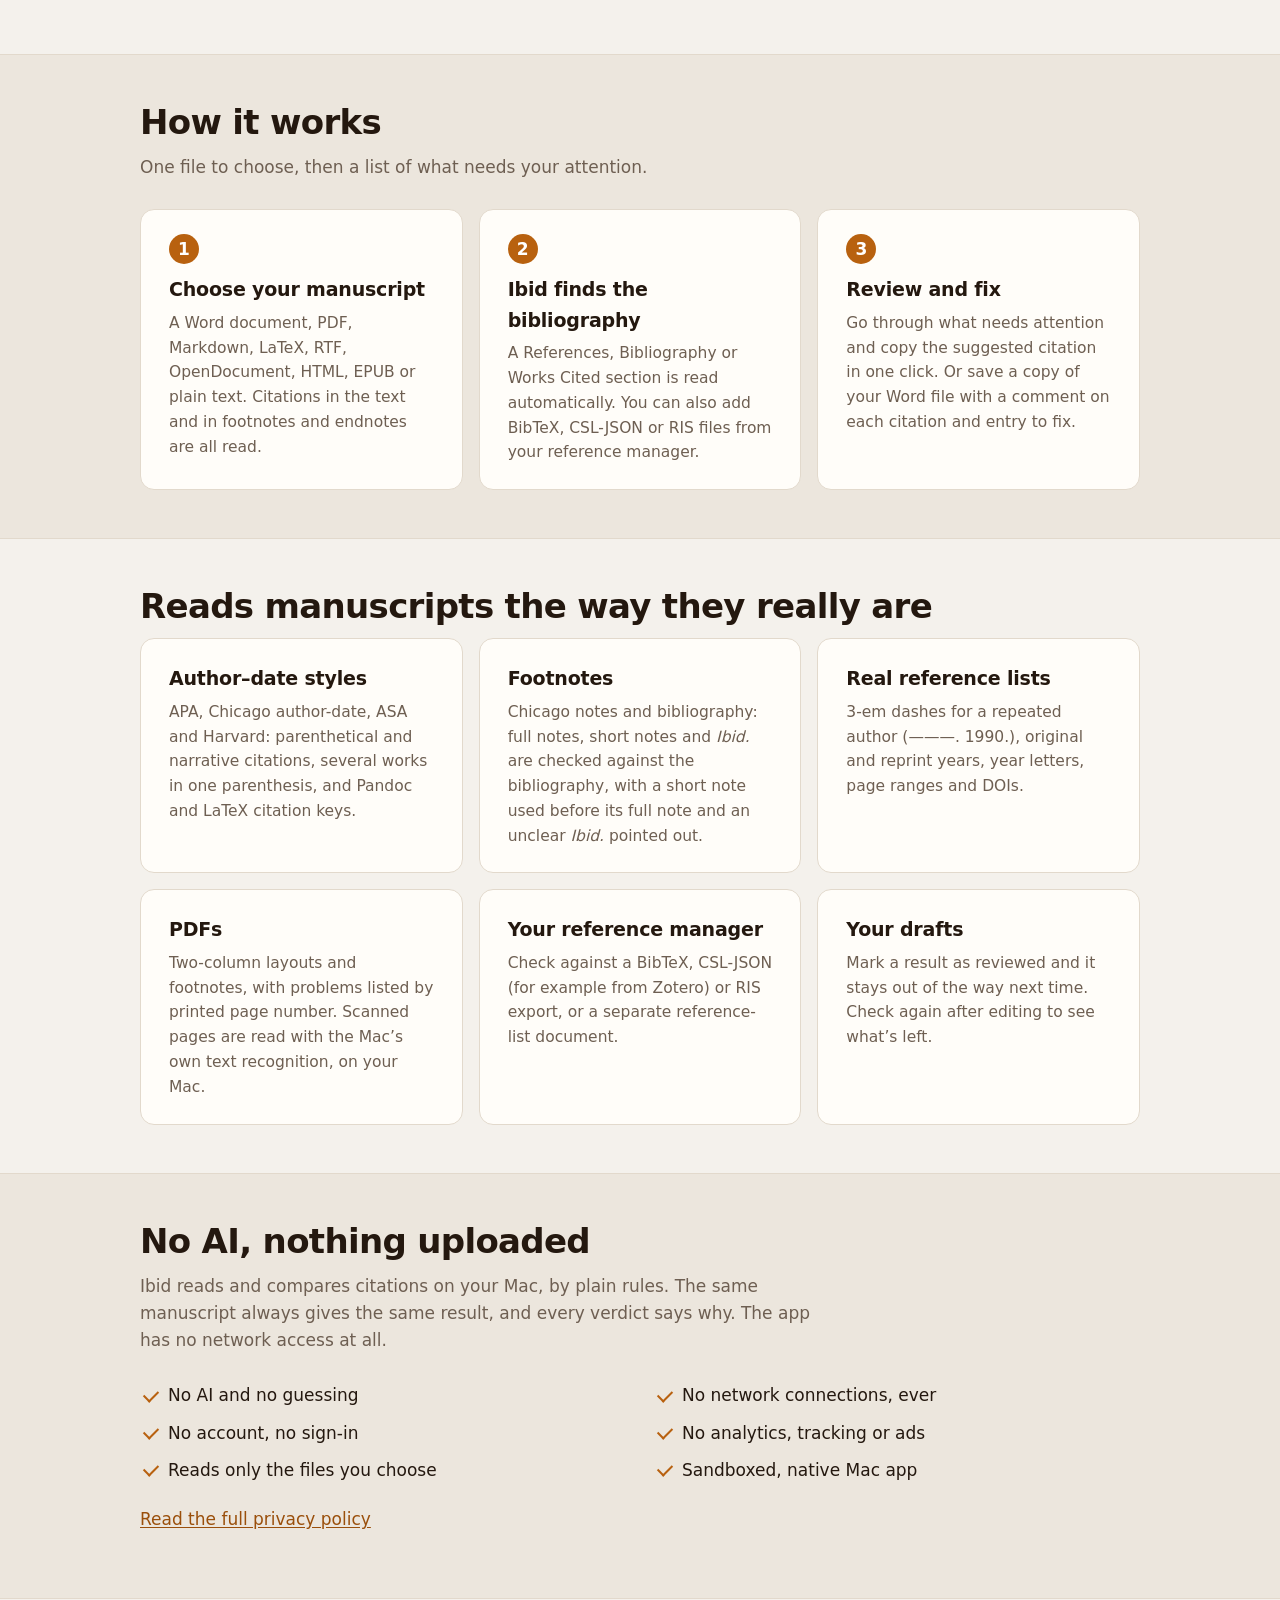
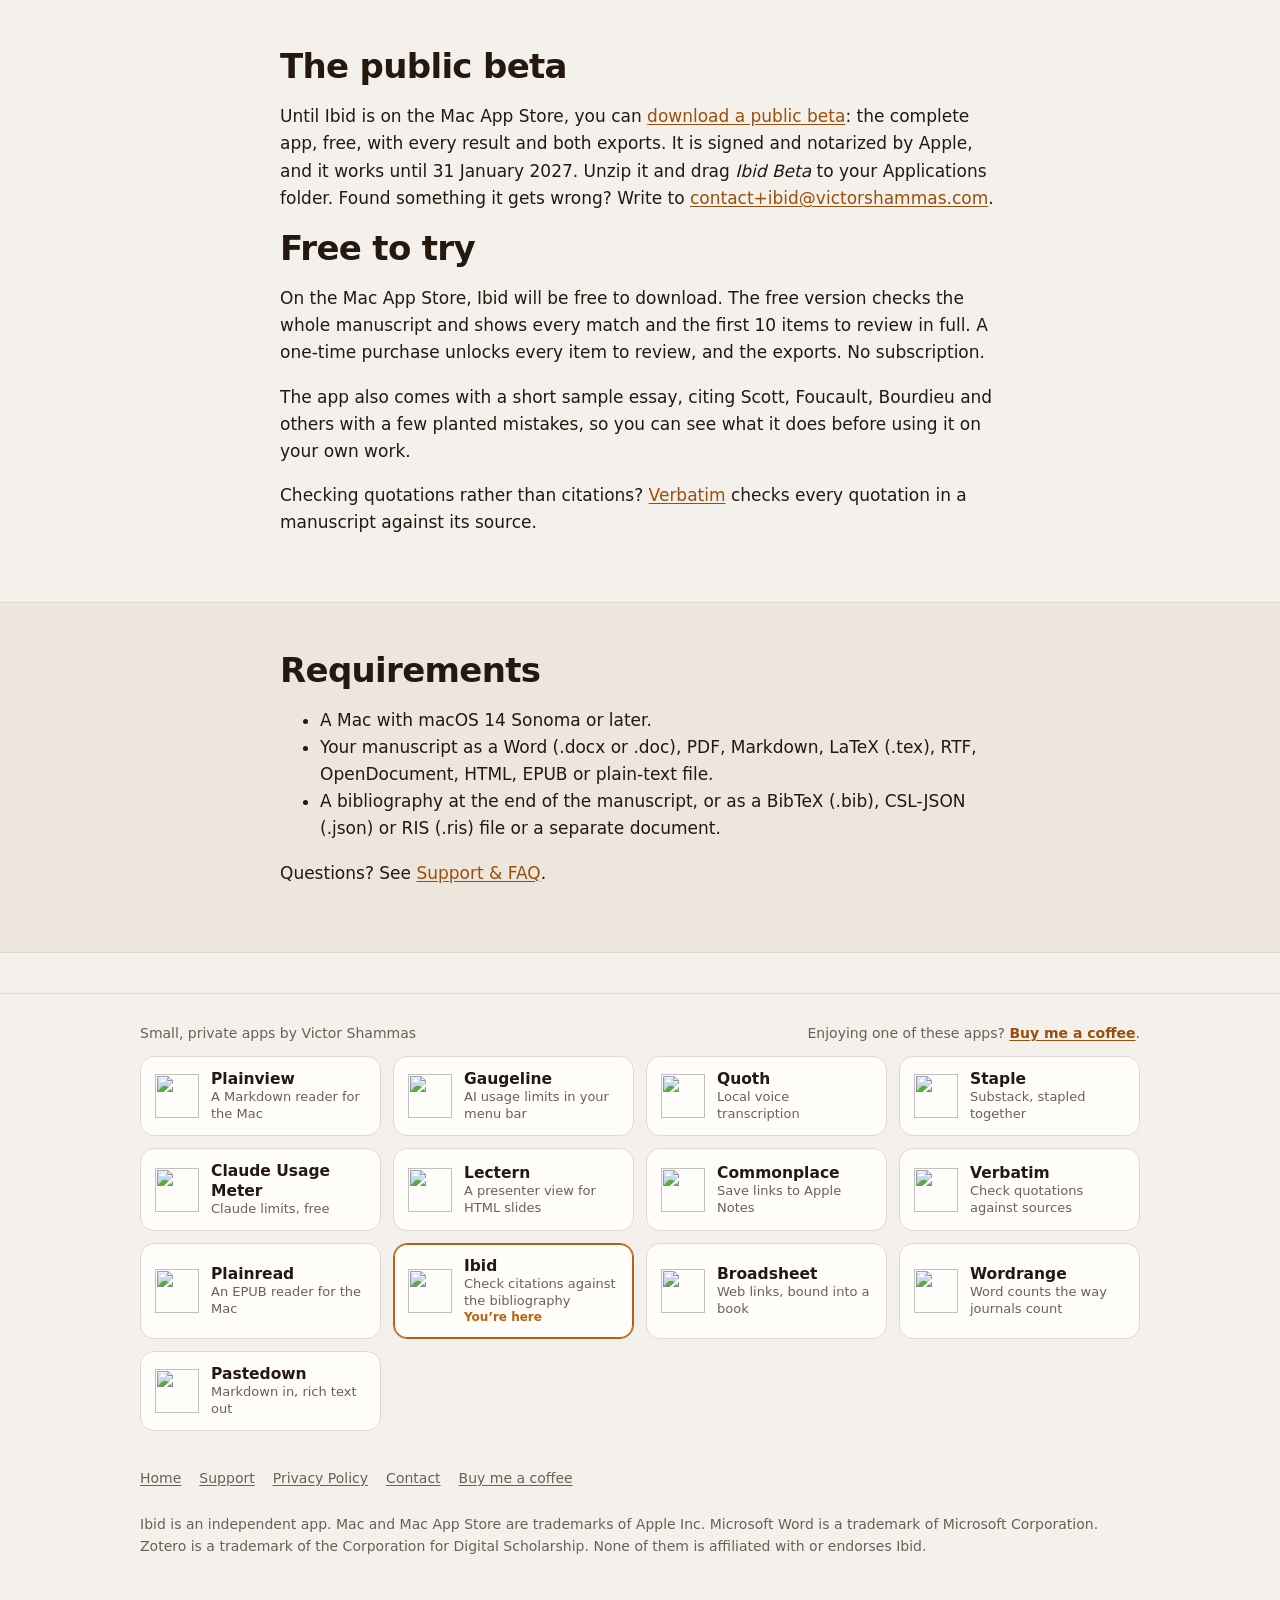
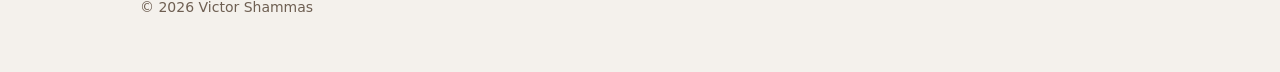
==== commit c4132dd3: "App bar: add Pastedown Co-Authored-By: Claude Fable 5.2 <noreply@anthropic.com>" ====
--- a/index.html
+++ b/index.html
@@ -159,6 +159,7 @@
       <a class="app-tile current" aria-current="page" href="https://victorshammas.com/ibid/"><img src="https://victorshammas.com/ibid/icon.png" alt="" width="44" height="44"><span><strong>Ibid</strong><small>Check citations against the bibliography</small><em>You’re here</em></span></a>
       <a class="app-tile" href="https://victorshammas.com/broadsheet/"><img src="https://victorshammas.com/broadsheet/icon.png" alt="" width="44" height="44"><span><strong>Broadsheet</strong><small>Web links, bound into a book</small></span></a>
       <a class="app-tile" href="https://victorshammas.com/wordrange/"><img src="https://victorshammas.com/wordrange/icon.png" alt="" width="44" height="44"><span><strong>Wordrange</strong><small>Word counts the way journals count</small></span></a>
+      <a class="app-tile" href="https://victorshammas.com/pastedown/"><img src="https://victorshammas.com/pastedown/icon.png" alt="" width="44" height="44"><span><strong>Pastedown</strong><small>Markdown in, rich text out</small></span></a>
     </div>
   </div>
 </section>
